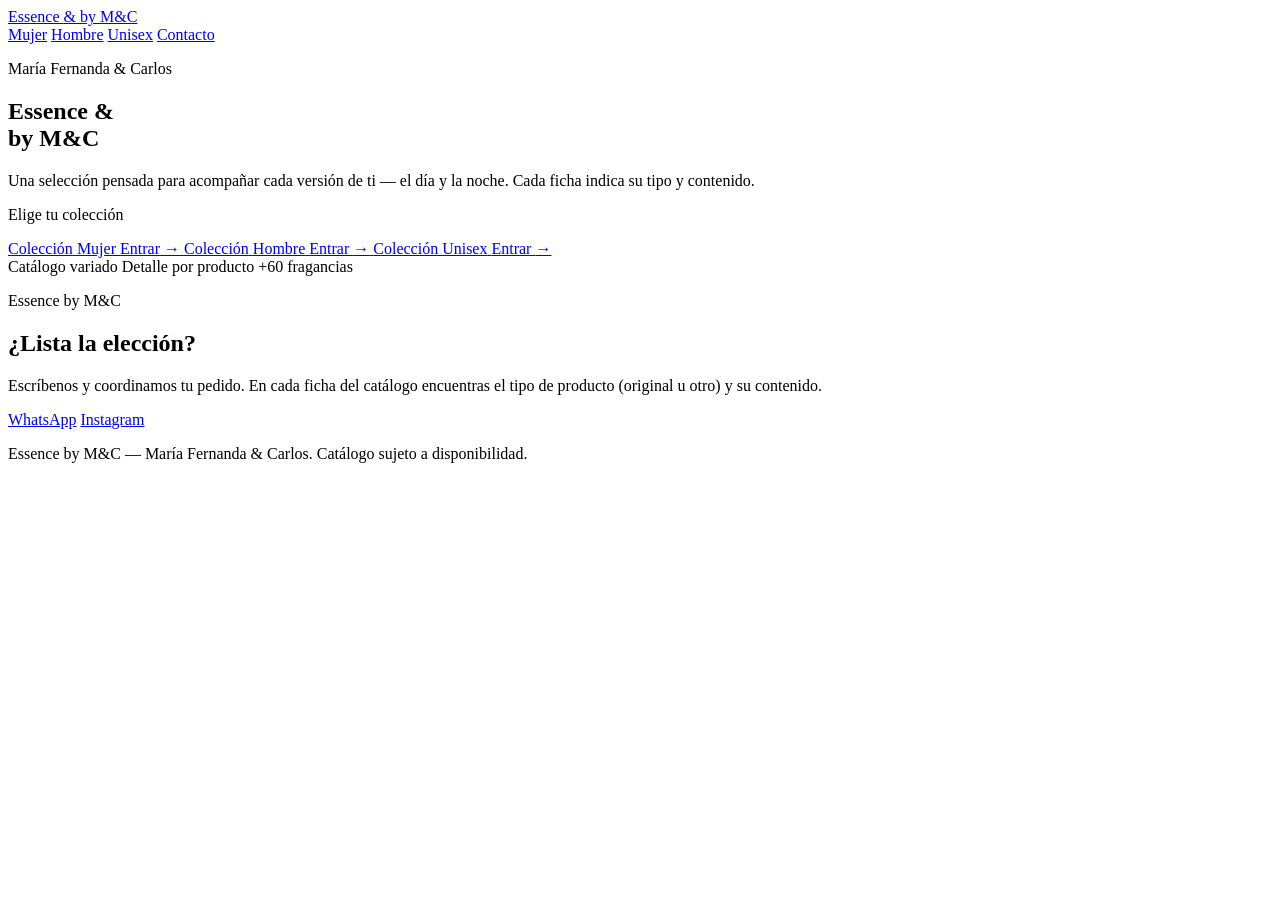
==== index.html @ 106f61c3 "Add files via upload" ====
<!DOCTYPE html>
<html lang="es">
<head>
<meta charset="UTF-8">
<meta name="viewport" content="width=device-width, initial-scale=1.0">
<title>Essence by M&amp;C — Perfumería de lujo</title>
<meta name="description" content="Perfumería de lujo: fragancias para mujer, hombre y unisex. Essence by M&amp;C.">
<link rel="preconnect" href="https://fonts.googleapis.com">
<link rel="preconnect" href="https://fonts.gstatic.com" crossorigin>
<link href="https://fonts.googleapis.com/css2?family=Cormorant:ital,wght@0,400;0,500;0,600;1,400&family=Jost:wght@300;400;500;600&display=swap" rel="stylesheet">
<link rel="stylesheet" href="css/styles.css">
</head>
<body class="theme-home">

<header class="nav">
  <a href="index.html" class="brand" aria-label="Essence by M&amp;C — inicio">Essence <span class="amp">&amp;</span> <span class="brand-mc">by M&amp;C</span></a>
  <nav class="nav-links" aria-label="Principal">
    <a href="mujer.html">Mujer</a>
    <a href="hombre.html">Hombre</a>
    <a href="unisex.html">Unisex</a>
    <a href="#contacto">Contacto</a>
  </nav>
</header>

<main>

  <!-- INTRODUCCIÓN -->
  <section class="hero">
    <div class="hero-inner">
      <p class="hero-eyebrow">María Fernanda &amp; Carlos</p>
      <h1 class="hero-title">Essence <span class="amp">&amp;</span><br>by M&amp;C</h1>
      <p class="hero-sub">Una selección pensada para acompañar cada versión de ti — el día y la noche. Cada ficha indica su tipo y contenido.</p>
    </div>

    <p class="doors-label">Elige tu colección</p>
    <div class="doors">
      <a class="door door-mujer" href="mujer.html">
        <span class="door-eyebrow">Colección</span>
        <span class="door-name">Mujer</span>
        <span class="door-meta" data-count="mujer"></span>
        <span class="door-go">Entrar <span aria-hidden="true">→</span></span>
      </a>
      <a class="door door-hombre" href="hombre.html">
        <span class="door-eyebrow">Colección</span>
        <span class="door-name">Hombre</span>
        <span class="door-meta" data-count="hombre"></span>
        <span class="door-go">Entrar <span aria-hidden="true">→</span></span>
      </a>
      <a class="door door-unisex" href="unisex.html">
        <span class="door-eyebrow">Colección</span>
        <span class="door-name">Unisex</span>
        <span class="door-meta" data-count="unisex"></span>
        <span class="door-go">Entrar <span aria-hidden="true">→</span></span>
      </a>
    </div>

    <div class="hero-badges">
      <span>Catálogo variado</span>
      <span>Detalle por producto</span>
      <span>+60 fragancias</span>
    </div>
  </section>

  <!-- CONTACTO -->
  <section id="contacto" class="contact">
    <div class="contact-inner">
      <p class="eyebrow">Essence by M&amp;C</p>
      <h2>¿Lista la elección?</h2>
      <p>Escríbenos y coordinamos tu pedido. En cada ficha del catálogo encuentras el tipo de producto (original u otro) y su contenido.</p>
      <div class="contact-links">
        <a href="https://wa.me/573011754725" target="_blank" rel="noopener" class="btn btn-gold">WhatsApp</a>
        <a href="https://instagram.com/essence_bymc" target="_blank" rel="noopener" class="btn btn-outline">Instagram</a>
      </div>
    </div>
  </section>

</main>

<footer class="footer">
  <p>Essence by M&amp;C — María Fernanda &amp; Carlos. Catálogo sujeto a disponibilidad.</p>
</footer>

<script src="js/data.js"></script>
<script src="js/script.js"></script>
</body>
</html>
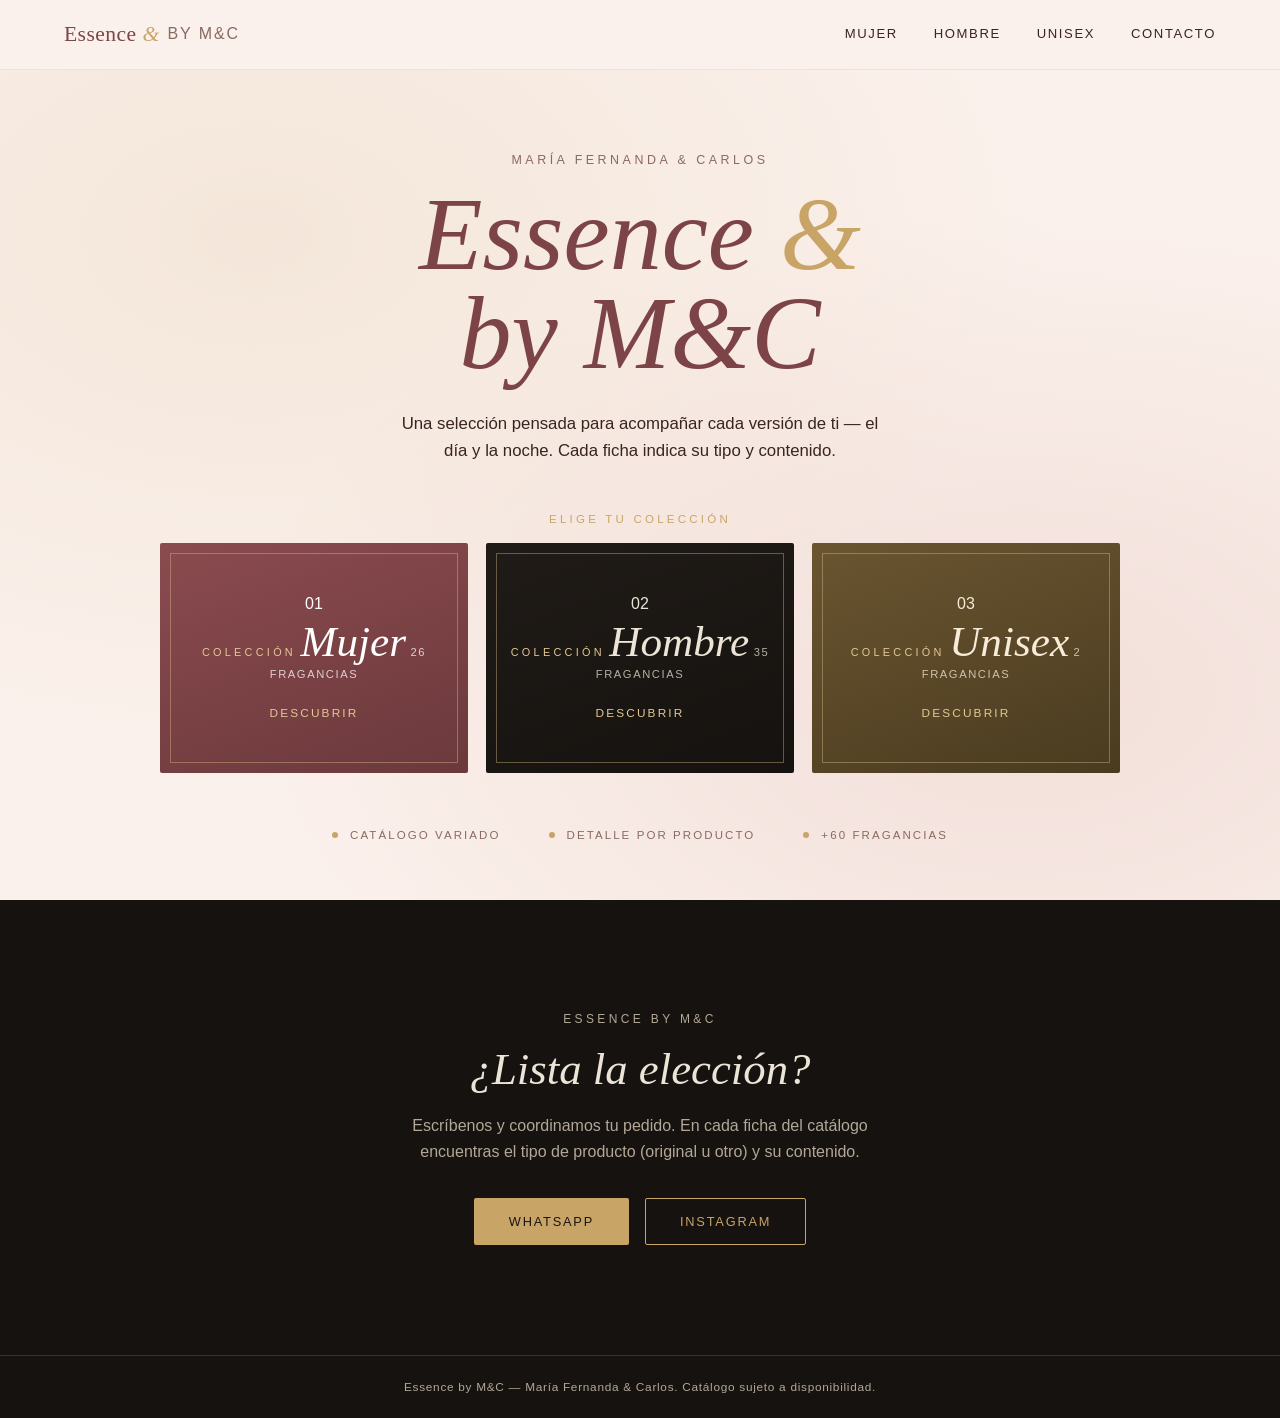
==== commit 4a2b460a: "Update index.html" ====
--- a/index.html
+++ b/index.html
@@ -28,29 +28,42 @@
   <section class="hero">
     <div class="hero-inner">
       <p class="hero-eyebrow">María Fernanda &amp; Carlos</p>
-      <h1 class="hero-title">Essence <span class="amp">&amp;</span><br>by M&amp;C</h1>
+      <div class="hero-title-wrap">
+        <!-- Franja animada: se llena sola con las fotos de data.js (o con nombres si aún no hay fotos) -->
+        <div class="strip" id="strip" aria-hidden="true"><div class="strip-track" id="stripTrack"></div></div>
+        <h1 class="hero-title">Essence <span class="amp">&amp;</span><br>by M&amp;C</h1>
+      </div>
       <p class="hero-sub">Una selección pensada para acompañar cada versión de ti — el día y la noche. Cada ficha indica su tipo y contenido.</p>
     </div>
 
     <p class="doors-label">Elige tu colección</p>
     <div class="doors">
       <a class="door door-mujer" href="mujer.html">
-        <span class="door-eyebrow">Colección</span>
-        <span class="door-name">Mujer</span>
-        <span class="door-meta" data-count="mujer"></span>
-        <span class="door-go">Entrar <span aria-hidden="true">→</span></span>
+        <span class="door-num" aria-hidden="true">01</span>
+        <span class="door-body">
+          <span class="door-eyebrow">Colección</span>
+          <span class="door-name">Mujer</span>
+          <span class="door-meta" data-count="mujer"></span>
+        </span>
+        <span class="door-go"><span>Descubrir</span><i class="door-line" aria-hidden="true"></i></span>
       </a>
       <a class="door door-hombre" href="hombre.html">
-        <span class="door-eyebrow">Colección</span>
-        <span class="door-name">Hombre</span>
-        <span class="door-meta" data-count="hombre"></span>
-        <span class="door-go">Entrar <span aria-hidden="true">→</span></span>
+        <span class="door-num" aria-hidden="true">02</span>
+        <span class="door-body">
+          <span class="door-eyebrow">Colección</span>
+          <span class="door-name">Hombre</span>
+          <span class="door-meta" data-count="hombre"></span>
+        </span>
+        <span class="door-go"><span>Descubrir</span><i class="door-line" aria-hidden="true"></i></span>
       </a>
       <a class="door door-unisex" href="unisex.html">
-        <span class="door-eyebrow">Colección</span>
-        <span class="door-name">Unisex</span>
-        <span class="door-meta" data-count="unisex"></span>
-        <span class="door-go">Entrar <span aria-hidden="true">→</span></span>
+        <span class="door-num" aria-hidden="true">03</span>
+        <span class="door-body">
+          <span class="door-eyebrow">Colección</span>
+          <span class="door-name">Unisex</span>
+          <span class="door-meta" data-count="unisex"></span>
+        </span>
+        <span class="door-go"><span>Descubrir</span><i class="door-line" aria-hidden="true"></i></span>
       </a>
     </div>
 
--- a/css/styles.css
+++ b/css/styles.css
@@ -0,0 +1,671 @@
+/* =========================================================
+   Essence by M&C
+   Tokens
+   Tres temas, uno por colección (se activan con una clase en <body>):
+     .theme-mujer   → blush #FBF1EC + rosa profundo #7D4448
+     .theme-hombre  → ónix #15120F + oro #C9A467
+     .theme-unisex  → arena #F4EDE1 + bronce #5C4A2A
+     .theme-home    → portada (usa la paleta blush)
+   El oro (#C9A467) es el hilo común entre las tres.
+   Tipografía — Display: 'Cormorant' · Cuerpo/UI: 'Jost'
+   ========================================================= */
+
+:root{
+  --gold: #c9a467;
+  --gold-soft: #e2c893;
+
+  --onyx-bg: #15120f;
+  --onyx-text: #ece4d6;
+  --onyx-muted: #b3a897;
+  --onyx-line: rgba(201,164,103,.22);
+
+  --font-display: 'Cormorant', serif;
+  --font-body: 'Jost', sans-serif;
+
+  --radius: 2px;
+  --transition: 260ms cubic-bezier(.4,0,.2,1);
+}
+
+/* ---------- Temas ---------- */
+.theme-home,
+.theme-mujer{
+  --bg: #fbf1ec;
+  --bg-2: #f5e2da;
+  --card: #ffffff;
+  --card-line: rgba(0,0,0,.06);
+  --text: #3a2422;
+  --muted: #8a6a63;
+  --accent: #7d4448;
+  --on-accent: #ffffff;
+  --line: rgba(0,0,0,.14);
+  --field-bg: rgba(255,255,255,.6);
+  --nav-bg: rgba(251,241,236,.86);
+  --tag-bg: #f5e2da;
+  --tag-fg: #7d4448;
+  --img-bg: #f5e2da;
+  --ml-bg: rgba(0,0,0,.05);
+  --shadow: rgba(125,68,72,.35);
+}
+
+.theme-hombre{
+  --bg: #1c1713;
+  --bg-2: #15120f;
+  --card: #201b17;
+  --card-line: rgba(201,164,103,.22);
+  --text: #ece4d6;
+  --muted: #b3a897;
+  --accent: #c9a467;
+  --on-accent: #1a1510;
+  --line: rgba(201,164,103,.22);
+  --field-bg: rgba(255,255,255,.04);
+  --nav-bg: rgba(21,18,15,.88);
+  --tag-bg: rgba(201,164,103,.1);
+  --tag-fg: #e2c893;
+  --img-bg: rgba(255,255,255,.03);
+  --ml-bg: rgba(255,255,255,.06);
+  --shadow: rgba(0,0,0,.6);
+}
+
+.theme-unisex{
+  --bg: #f4ede1;
+  --bg-2: #e9dec9;
+  --card: #fffdf8;
+  --card-line: rgba(92,74,42,.14);
+  --text: #2e2a22;
+  --muted: #7d7261;
+  --accent: #5c4a2a;
+  --on-accent: #ffffff;
+  --line: rgba(92,74,42,.24);
+  --field-bg: rgba(255,255,255,.6);
+  --nav-bg: rgba(244,237,225,.88);
+  --tag-bg: #e9dec9;
+  --tag-fg: #5c4a2a;
+  --img-bg: #e9dec9;
+  --ml-bg: rgba(92,74,42,.08);
+  --shadow: rgba(92,74,42,.35);
+}
+
+/* ---------- Base ---------- */
+*{ box-sizing: border-box; }
+html{ scroll-behavior: smooth; }
+body{
+  margin: 0;
+  font-family: var(--font-body);
+  background: var(--bg);
+  color: var(--text);
+  -webkit-font-smoothing: antialiased;
+  overflow-x: hidden;
+}
+
+a{ color: inherit; text-decoration: none; }
+h1,h2,h3{ font-family: var(--font-display); font-weight: 500; margin: 0; }
+p{ margin: 0; }
+button{ font-family: var(--font-body); cursor: pointer; }
+
+::selection{ background: var(--gold); color: #15120f; }
+
+:focus-visible{
+  outline: 2px solid var(--gold);
+  outline-offset: 3px;
+}
+
+@keyframes fadeUp{
+  from{ opacity: 0; transform: translateY(14px); }
+  to{ opacity: 1; transform: none; }
+}
+
+/* ---------- Nav ---------- */
+.nav{
+  position: sticky;
+  top: 0;
+  z-index: 50;
+  display: flex;
+  align-items: center;
+  justify-content: space-between;
+  padding: 22px clamp(20px, 5vw, 64px);
+  background: var(--nav-bg);
+  backdrop-filter: blur(10px);
+  -webkit-backdrop-filter: blur(10px);
+  border-bottom: 1px solid var(--card-line);
+}
+.brand{
+  font-family: var(--font-display);
+  font-size: 1.35rem;
+  letter-spacing: .02em;
+  color: var(--accent);
+}
+.brand .amp{ color: var(--gold); font-style: italic; }
+.brand-mc{
+  font-size: 1rem;
+  font-family: var(--font-body);
+  letter-spacing: .12em;
+  text-transform: uppercase;
+  vertical-align: 2px;
+  margin-left: 2px;
+  color: var(--muted);
+}
+.nav-links{ display: flex; gap: clamp(16px, 3vw, 36px); }
+.nav-links a{
+  font-size: .82rem;
+  letter-spacing: .12em;
+  text-transform: uppercase;
+  color: var(--text);
+  position: relative;
+  padding-bottom: 3px;
+}
+.nav-links a::after{
+  content: "";
+  position: absolute; left: 0; bottom: 0;
+  width: 0; height: 1px;
+  background: var(--gold);
+  transition: width var(--transition);
+}
+.nav-links a:hover::after,
+.nav-links a[aria-current="page"]::after{ width: 100%; }
+
+/* ---------- Botones ---------- */
+.btn{
+  display: inline-block;
+  padding: 15px 34px;
+  font-size: .8rem;
+  letter-spacing: .14em;
+  text-transform: uppercase;
+  border-radius: var(--radius);
+  border: 1px solid transparent;
+  transition: transform var(--transition), background var(--transition), color var(--transition), border-color var(--transition);
+}
+.btn:hover{ transform: translateY(-2px); }
+.btn-gold{ background: var(--gold); color: #1a1510; }
+.btn-gold:hover{ background: var(--gold-soft); }
+.btn-outline{ border-color: var(--gold); color: var(--gold); }
+.btn-outline:hover{ background: var(--gold); color: #1a1510; }
+
+/* =========================================================
+   PORTADA
+   ========================================================= */
+.hero{
+  position: relative;
+  min-height: calc(100vh - 70px);
+  display: flex;
+  flex-direction: column;
+  align-items: center;
+  justify-content: center;
+  text-align: center;
+  padding: 64px 24px 40px;
+  background:
+    radial-gradient(ellipse at 20% 20%, rgba(201,164,103,.14), transparent 55%),
+    radial-gradient(ellipse at 80% 75%, rgba(201,138,130,.18), transparent 55%),
+    var(--bg);
+}
+.hero-inner{ animation: fadeUp .8s ease both; }
+.hero-eyebrow{
+  font-size: .78rem;
+  letter-spacing: .28em;
+  text-transform: uppercase;
+  color: var(--muted);
+  margin-bottom: 18px;
+}
+.hero-title{
+  font-size: clamp(3rem, 9vw, 6.5rem);
+  line-height: .95;
+  color: var(--accent);
+  font-style: italic;
+}
+.hero-title .amp{ color: var(--gold); }
+.hero-sub{
+  max-width: 480px;
+  margin: 28px auto 0;
+  font-size: 1.05rem;
+  line-height: 1.6;
+  font-weight: 300;
+}
+
+/* Las tres puertas: cada una lleva a su propia página */
+.doors-label{
+  margin-top: 48px;
+  font-size: .72rem;
+  letter-spacing: .28em;
+  text-transform: uppercase;
+  color: var(--gold);
+  animation: fadeUp .8s .15s ease both;
+}
+.doors{
+  margin: 18px auto 0;
+  width: 100%;
+  max-width: 960px;
+  display: grid;
+  grid-template-columns: repeat(3, 1fr);
+  gap: 18px;
+}
+.door{
+  position: relative;
+  display: flex;
+  flex-direction: column;
+  align-items: center;
+  justify-content: center;
+  gap: 6px;
+  min-height: 230px;
+  padding: 32px 20px;
+  border-radius: var(--radius);
+  text-align: center;
+  overflow: hidden;
+  animation: fadeUp .8s ease both;
+  transition: transform var(--transition), box-shadow var(--transition);
+}
+.door:nth-child(1){ animation-delay: .22s; }
+.door:nth-child(2){ animation-delay: .32s; }
+.door:nth-child(3){ animation-delay: .42s; }
+.door::before{
+  content: "";
+  position: absolute;
+  inset: 10px;
+  border: 1px solid rgba(226,200,147,.38);
+  pointer-events: none;
+  transition: inset var(--transition), border-color var(--transition);
+}
+.door:hover{
+  transform: translateY(-5px);
+  box-shadow: 0 24px 44px -24px rgba(0,0,0,.55);
+}
+.door:hover::before{ inset: 6px; border-color: var(--gold); }
+
+.door-mujer{  background: linear-gradient(160deg, #8b4b4f, #6b393c); color: #fff; }
+.door-hombre{ background: linear-gradient(160deg, #201b17, #15120f); color: var(--onyx-text); }
+.door-unisex{ background: linear-gradient(160deg, #6a5530, #4a3b20); color: #f6ecd8; }
+
+.door-eyebrow{
+  font-size: .68rem;
+  letter-spacing: .3em;
+  text-transform: uppercase;
+  color: var(--gold-soft);
+}
+.door-name{
+  font-family: var(--font-display);
+  font-style: italic;
+  font-size: 2.7rem;
+  line-height: 1.05;
+}
+.door-meta{
+  font-size: .7rem;
+  letter-spacing: .14em;
+  text-transform: uppercase;
+  opacity: .75;
+  min-height: 1em;
+}
+.door-go{
+  margin-top: 18px;
+  font-size: .74rem;
+  letter-spacing: .18em;
+  text-transform: uppercase;
+  color: var(--gold-soft);
+}
+.door-go span{ display: inline-block; transition: transform var(--transition); }
+.door:hover .door-go span{ transform: translateX(6px); }
+
+.hero-badges{
+  margin-top: 56px;
+  display: flex;
+  gap: clamp(20px, 5vw, 48px);
+  flex-wrap: wrap;
+  justify-content: center;
+  font-size: .72rem;
+  letter-spacing: .18em;
+  text-transform: uppercase;
+  color: var(--muted);
+}
+.hero-badges span{ position: relative; padding-left: 18px; }
+.hero-badges span::before{
+  content: "";
+  position: absolute; left: 0; top: 50%;
+  transform: translateY(-50%);
+  width: 6px; height: 6px;
+  border-radius: 50%;
+  background: var(--gold);
+}
+
+/* =========================================================
+   PÁGINAS DE COLECCIÓN
+   ========================================================= */
+.collection{
+  padding: 72px clamp(20px, 5vw, 64px) 90px;
+  background: linear-gradient(180deg, var(--bg) 0%, var(--bg-2) 100%);
+}
+.collection-head{
+  max-width: 640px;
+  margin: 0 auto 48px;
+  text-align: center;
+  animation: fadeUp .7s ease both;
+}
+.eyebrow{
+  font-size: .75rem;
+  letter-spacing: .28em;
+  text-transform: uppercase;
+  color: var(--gold);
+  margin-bottom: 10px;
+}
+.collection-head h1{
+  font-size: clamp(2.4rem, 6vw, 3.6rem);
+  font-style: italic;
+  color: var(--accent);
+}
+.collection-desc{
+  margin-top: 14px;
+  font-weight: 300;
+  font-size: 1rem;
+  color: var(--muted);
+}
+
+/* ---------- Filtros ---------- */
+.filters{
+  max-width: 920px;
+  margin: 0 auto 48px;
+  display: flex;
+  flex-direction: column;
+  gap: 16px;
+}
+.search{
+  width: 100%;
+  padding: 14px 18px;
+  font-family: var(--font-body);
+  font-size: .95rem;
+  border: 1px solid var(--line);
+  background: var(--field-bg);
+  border-radius: var(--radius);
+  color: var(--text);
+  transition: border-color var(--transition);
+}
+.search:focus{ border-color: var(--gold); outline: none; }
+.search::placeholder{ color: inherit; opacity: .5; }
+
+.filter-row{
+  display: flex;
+  gap: 14px;
+  flex-wrap: wrap;
+  align-items: center;
+  justify-content: space-between;
+}
+.filter-select{
+  padding: 10px 16px;
+  font-family: var(--font-body);
+  font-size: .82rem;
+  letter-spacing: .04em;
+  border: 1px solid var(--line);
+  background: var(--field-bg);
+  border-radius: var(--radius);
+  color: var(--text);
+}
+.filter-select option{ color: #000; background: #fff; }
+
+.chip-group{ display: flex; gap: 8px; flex-wrap: wrap; }
+.chip{
+  padding: 9px 18px;
+  font-size: .74rem;
+  letter-spacing: .1em;
+  text-transform: uppercase;
+  border-radius: 999px;
+  border: 1px solid var(--line);
+  background: transparent;
+  color: inherit;
+  transition: background var(--transition), color var(--transition), border-color var(--transition);
+}
+.chip:hover{ border-color: var(--gold); }
+.chip.active{
+  background: var(--accent);
+  border-color: var(--accent);
+  color: var(--on-accent);
+}
+.notas-group{ padding-top: 14px; border-top: 1px dashed var(--line); }
+.notas-group .chip{ font-size: .7rem; padding: 7px 14px; opacity: .9; }
+
+/* ---------- Grid & tarjetas ---------- */
+.grid{
+  max-width: 1200px;
+  margin: 0 auto;
+  display: grid;
+  grid-template-columns: repeat(auto-fill, minmax(260px, 1fr));
+  gap: 22px;
+}
+.card{
+  position: relative;
+  background: var(--card);
+  border-radius: var(--radius);
+  padding: 28px 24px 24px;
+  border: 1px solid var(--card-line);
+  transition: transform var(--transition), box-shadow var(--transition), border-color var(--transition);
+}
+.card:hover{
+  transform: translateY(-4px);
+  border-color: var(--gold);
+  box-shadow: 0 18px 40px -22px var(--shadow);
+}
+
+.card-img{
+  width: 100%;
+  aspect-ratio: 4 / 5;
+  border-radius: var(--radius);
+  overflow: hidden;
+  margin-bottom: 18px;
+  background: var(--img-bg);
+}
+.card-img img{
+  width: 100%;
+  height: 100%;
+  object-fit: cover;
+  display: block;
+  transition: transform 420ms cubic-bezier(.4,0,.2,1);
+}
+.card:hover .card-img img{ transform: scale(1.045); }
+
+.card-img-placeholder{
+  display: flex;
+  flex-direction: column;
+  align-items: center;
+  justify-content: center;
+  gap: 8px;
+  border: 1px dashed var(--line);
+  color: var(--muted);
+}
+.placeholder-icon{ font-size: 1.3rem; color: var(--gold); }
+.placeholder-text{
+  font-size: .68rem;
+  letter-spacing: .1em;
+  text-transform: uppercase;
+}
+
+.card-top{
+  display: flex;
+  align-items: flex-start;
+  justify-content: space-between;
+  gap: 12px;
+  margin-bottom: 14px;
+}
+.card-marca{
+  font-size: .68rem;
+  letter-spacing: .16em;
+  text-transform: uppercase;
+  color: var(--muted);
+}
+
+.momento-badge{
+  flex-shrink: 0;
+  font-size: .64rem;
+  letter-spacing: .1em;
+  text-transform: uppercase;
+  padding: 4px 10px;
+  border-radius: 999px;
+  border: 1px solid var(--gold);
+  color: var(--gold);
+  white-space: nowrap;
+}
+.momento-badge.noche{
+  background: var(--accent);
+  border-color: var(--accent);
+  color: var(--on-accent);
+}
+
+.card-nombre{
+  font-size: 1.35rem;
+  font-style: italic;
+  margin-bottom: 14px;
+  line-height: 1.2;
+}
+
+.card-meta{
+  display: flex;
+  gap: 8px;
+  flex-wrap: wrap;
+  margin-bottom: 12px;
+}
+.ml-badge{
+  font-size: .64rem;
+  letter-spacing: .06em;
+  padding: 4px 10px;
+  border-radius: 999px;
+  background: var(--ml-bg);
+  color: var(--muted);
+}
+
+.card-notas{ display: flex; gap: 6px; flex-wrap: wrap; }
+.nota-tag{
+  font-size: .66rem;
+  letter-spacing: .05em;
+  padding: 4px 10px;
+  border-radius: 999px;
+  background: var(--tag-bg);
+  color: var(--tag-fg);
+}
+
+/* Precio: siempre al fondo de la tarjeta, aunque las tarjetas tengan alturas distintas */
+.card{ display: flex; flex-direction: column; }
+.card-precio{
+  margin-top: auto;
+  padding-top: 16px;
+  display: flex;
+  align-items: baseline;
+  justify-content: space-between;
+  gap: 12px;
+}
+.card-notas{ margin-bottom: 18px; }
+.card-precio{ border-top: 1px solid var(--card-line); }
+.precio-label{
+  font-size: .62rem;
+  letter-spacing: .18em;
+  text-transform: uppercase;
+  color: var(--muted);
+}
+.precio-valor{
+  font-family: var(--font-display);
+  font-size: 1.5rem;
+  font-weight: 500;
+  color: var(--accent);
+}
+.sin-precio .precio-valor{
+  font-family: var(--font-body);
+  font-size: .78rem;
+  letter-spacing: .08em;
+  text-transform: uppercase;
+  font-weight: 400;
+  color: var(--muted);
+}
+
+.card.destacado::before{
+  content: "Favorito";
+  position: absolute;
+  top: 14px; right: 14px;
+  font-size: .6rem;
+  letter-spacing: .1em;
+  text-transform: uppercase;
+  color: var(--gold);
+}
+
+.empty-state{
+  text-align: center;
+  padding: 40px 0;
+  color: var(--muted);
+  font-style: italic;
+  font-family: var(--font-display);
+  font-size: 1.15rem;
+}
+
+/* Enlaces a las otras colecciones */
+.explore{
+  max-width: 1200px;
+  margin: 64px auto 0;
+  padding-top: 36px;
+  border-top: 1px solid var(--line);
+  text-align: center;
+}
+.explore p{
+  font-size: .72rem;
+  letter-spacing: .28em;
+  text-transform: uppercase;
+  color: var(--muted);
+  margin-bottom: 18px;
+}
+.explore-links{ display: flex; gap: 12px; justify-content: center; flex-wrap: wrap; }
+.pill{
+  padding: 11px 26px;
+  font-size: .76rem;
+  letter-spacing: .14em;
+  text-transform: uppercase;
+  border-radius: 999px;
+  border: 1px solid var(--line);
+  transition: border-color var(--transition), background var(--transition), color var(--transition);
+}
+.pill:hover{ border-color: var(--gold); background: var(--accent); color: var(--on-accent); }
+
+/* ---------- Contacto ---------- */
+.contact{
+  background: var(--onyx-bg);
+  color: var(--onyx-text);
+  padding: 110px 24px;
+  text-align: center;
+}
+.contact-inner{ max-width: 480px; margin: 0 auto; }
+.contact h2{ font-size: clamp(2rem, 5vw, 2.8rem); font-style: italic; margin: 14px 0 18px; }
+.contact p{ color: var(--onyx-muted); font-weight: 300; line-height: 1.6; }
+.contact-links{
+  margin-top: 34px;
+  display: flex;
+  gap: 16px;
+  justify-content: center;
+  flex-wrap: wrap;
+}
+
+/* ---------- Footer ---------- */
+.footer{
+  background: var(--onyx-bg);
+  color: var(--onyx-muted);
+  text-align: center;
+  font-size: .74rem;
+  letter-spacing: .06em;
+  padding: 24px;
+  border-top: 1px solid var(--onyx-line);
+}
+
+/* ---------- Responsive ---------- */
+@media (max-width: 760px){
+  .doors{ grid-template-columns: 1fr; max-width: 420px; }
+  .door{ min-height: 150px; padding: 24px 16px; }
+  .door-name{ font-size: 2.2rem; }
+  .door-go{ margin-top: 10px; }
+}
+@media (max-width: 640px){
+  .nav{ flex-direction: column; gap: 10px; padding: 14px 18px; }
+  .nav-links{ gap: 18px; }
+  .nav-links a{ font-size: .72rem; }
+  .hero{ min-height: auto; padding: 48px 18px 40px; }
+  .collection{ padding-top: 48px; }
+  .filter-row{ flex-direction: column; align-items: stretch; }
+  .filter-select{ width: 100%; }
+}
+
+/* ---------- Movimiento reducido ---------- */
+@media (prefers-reduced-motion: reduce){
+  html{ scroll-behavior: auto; }
+  *, *::before, *::after{
+    transition-duration: .01ms !important;
+    animation-duration: .01ms !important;
+    animation-delay: 0s !important;
+  }
+}
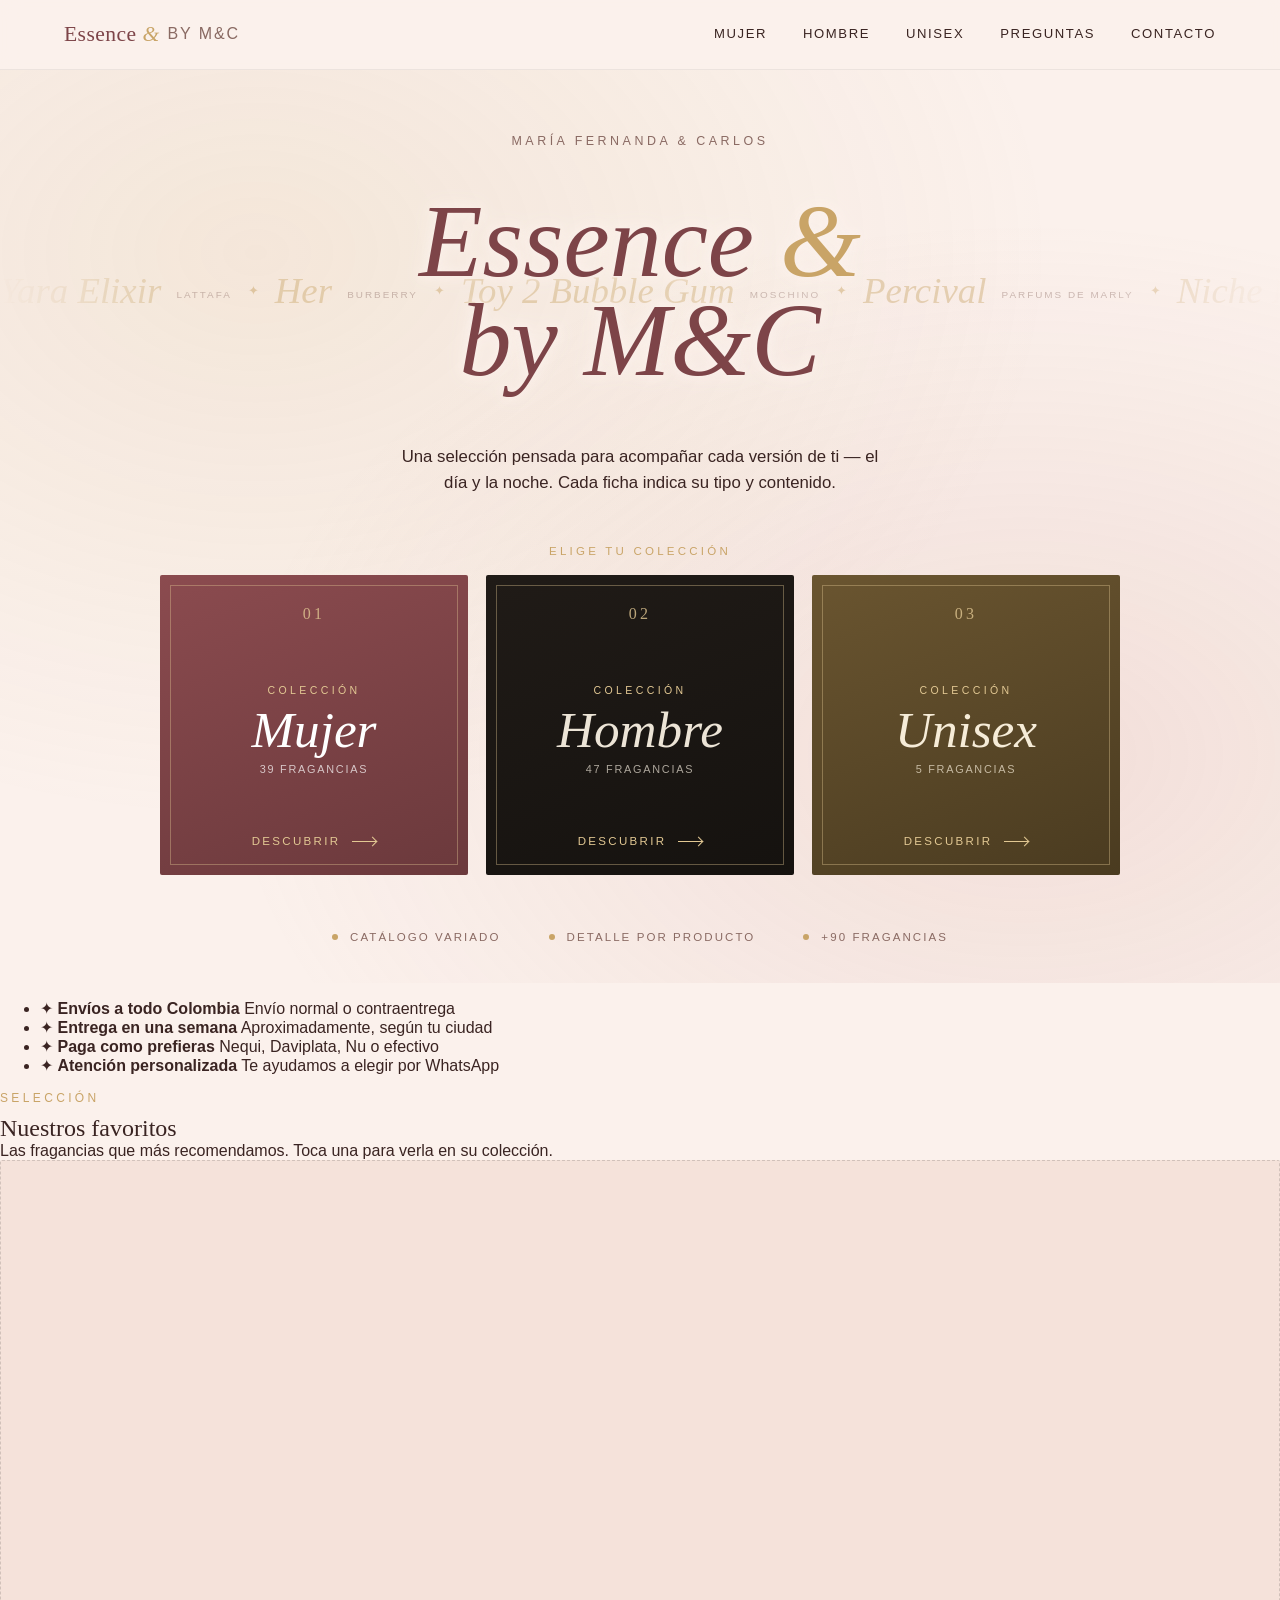
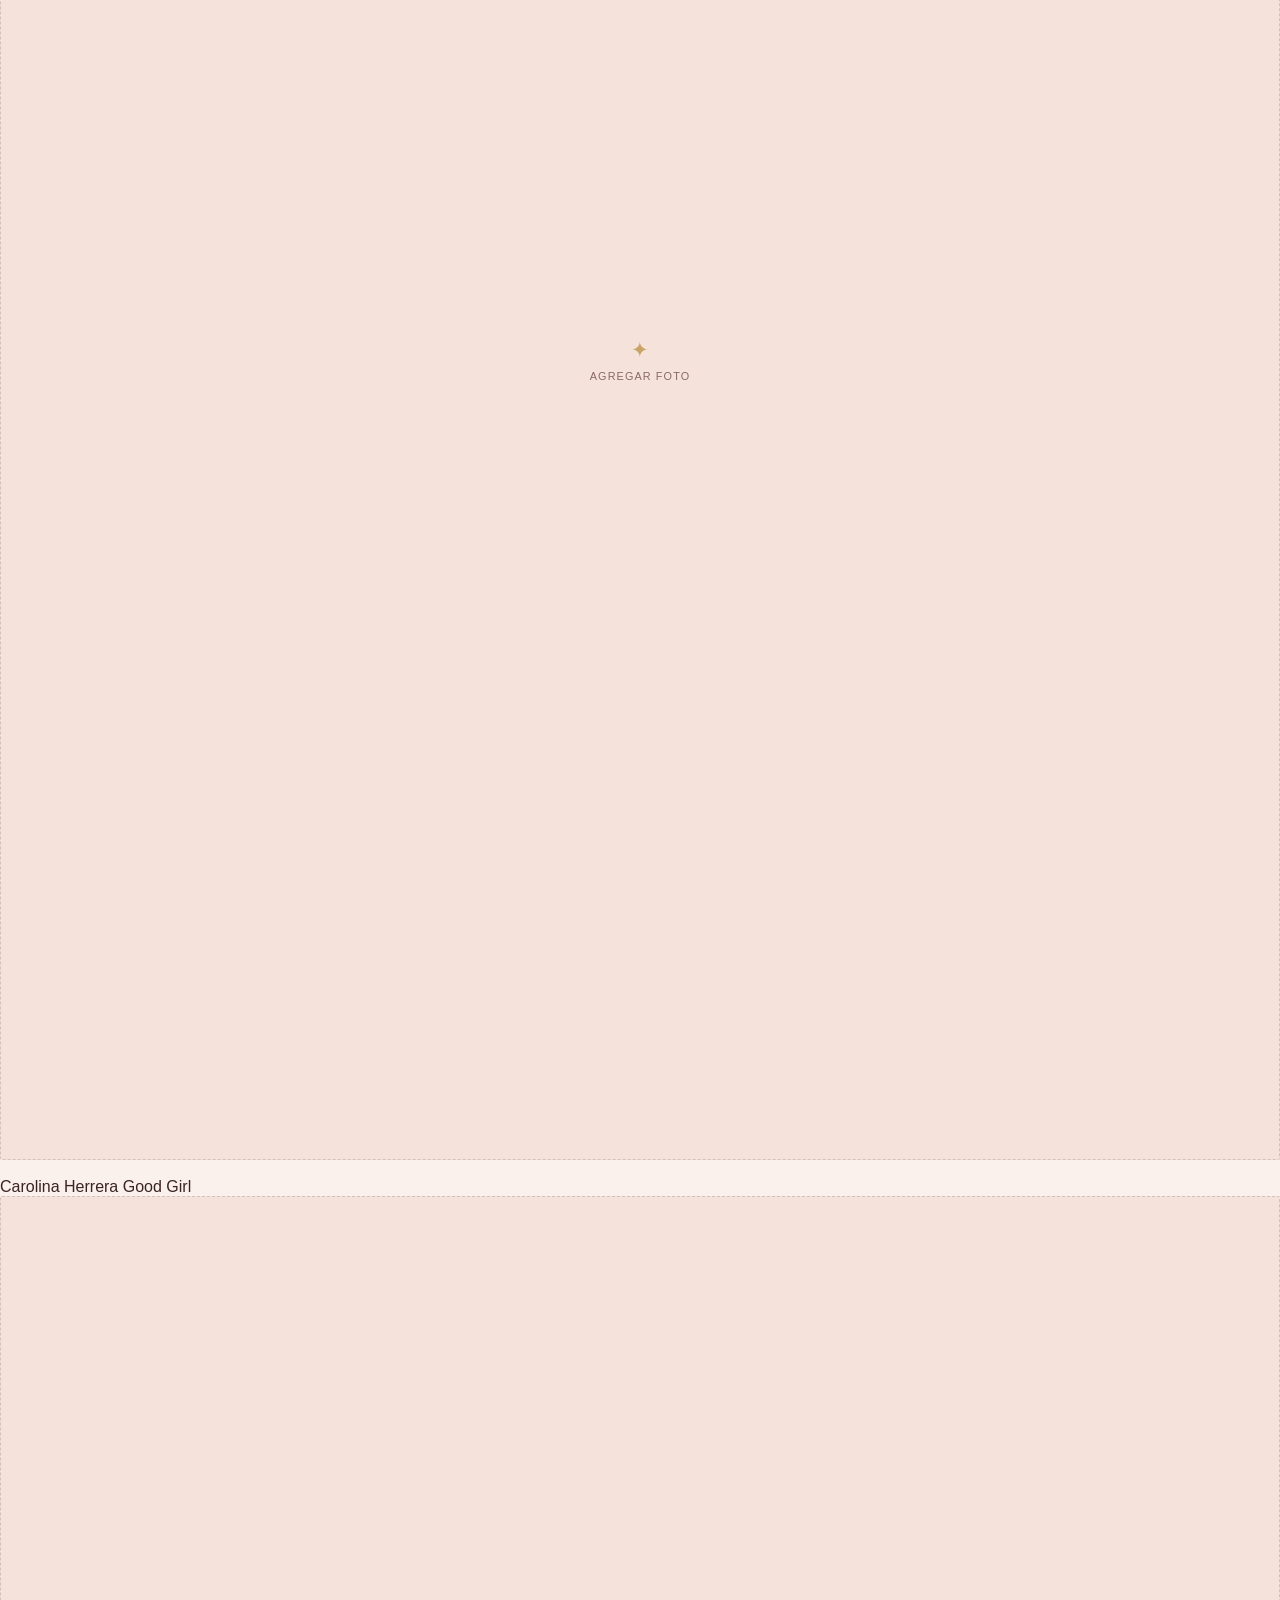
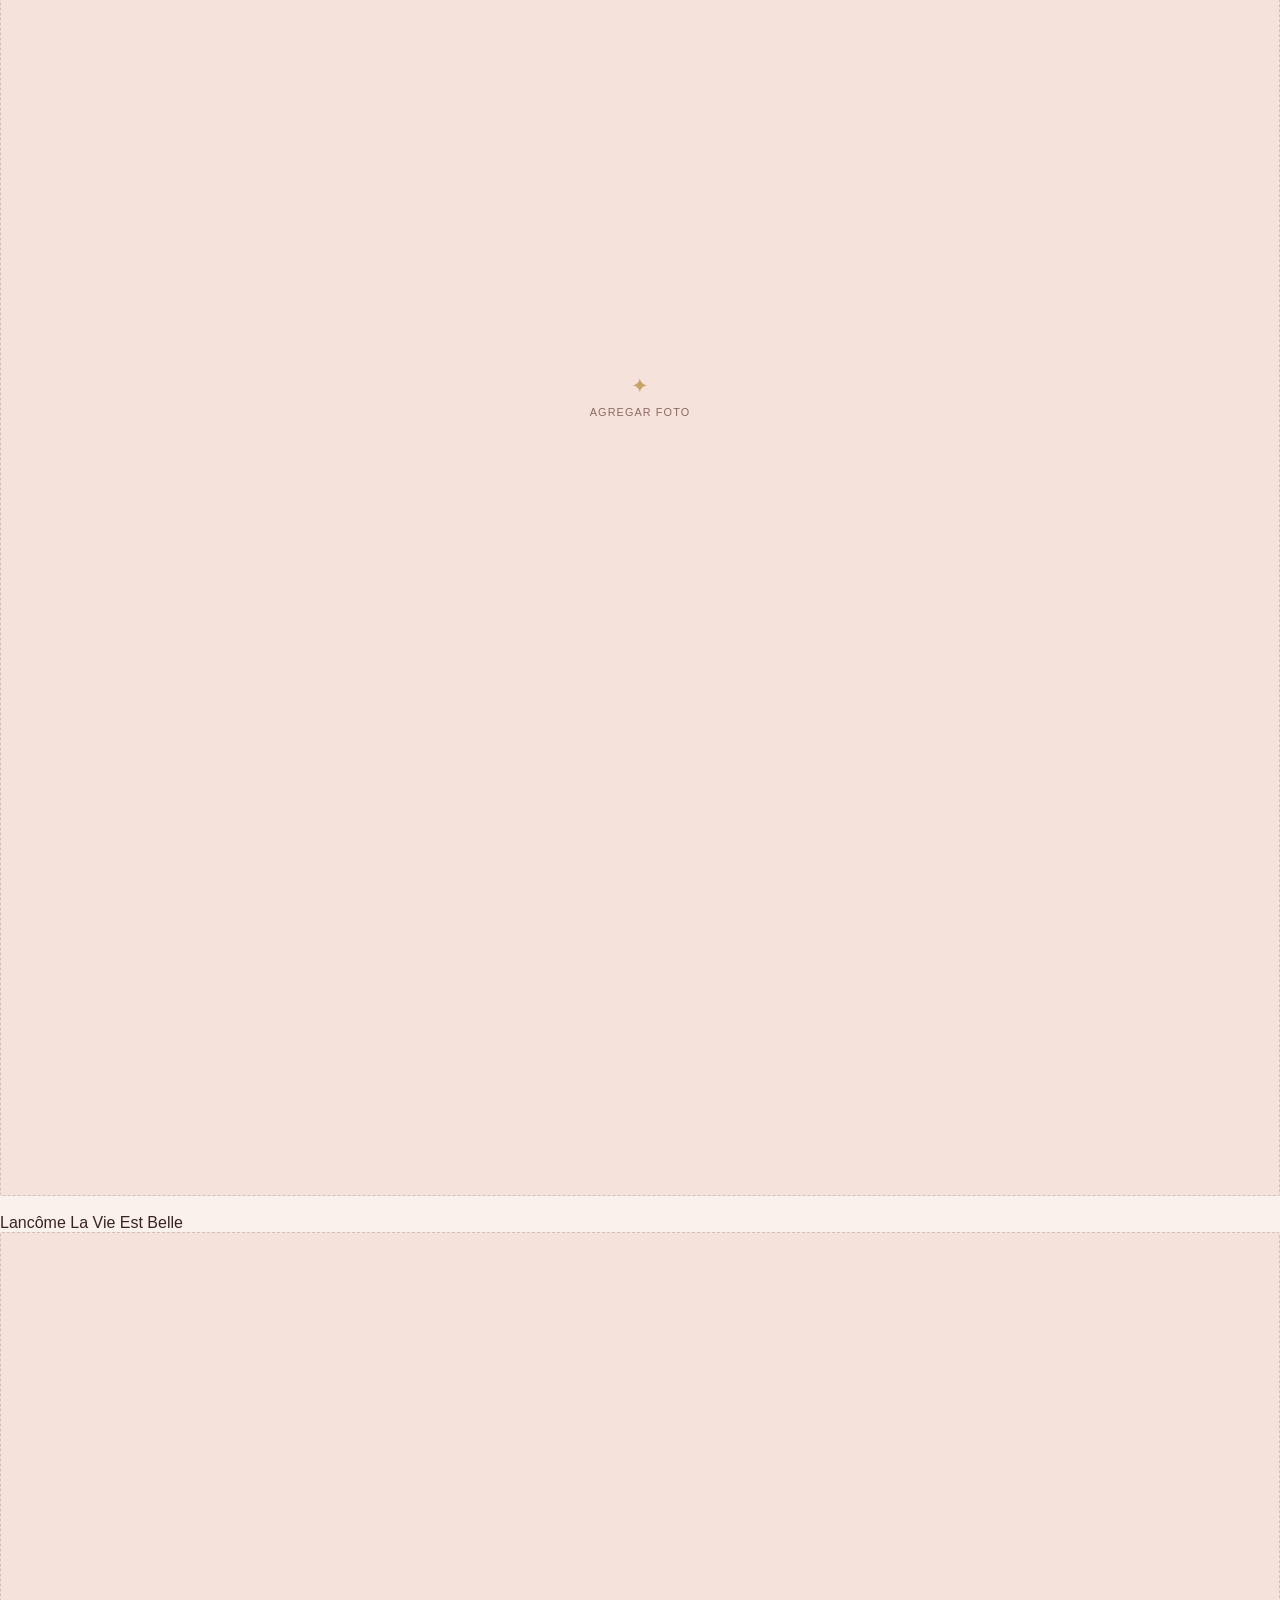
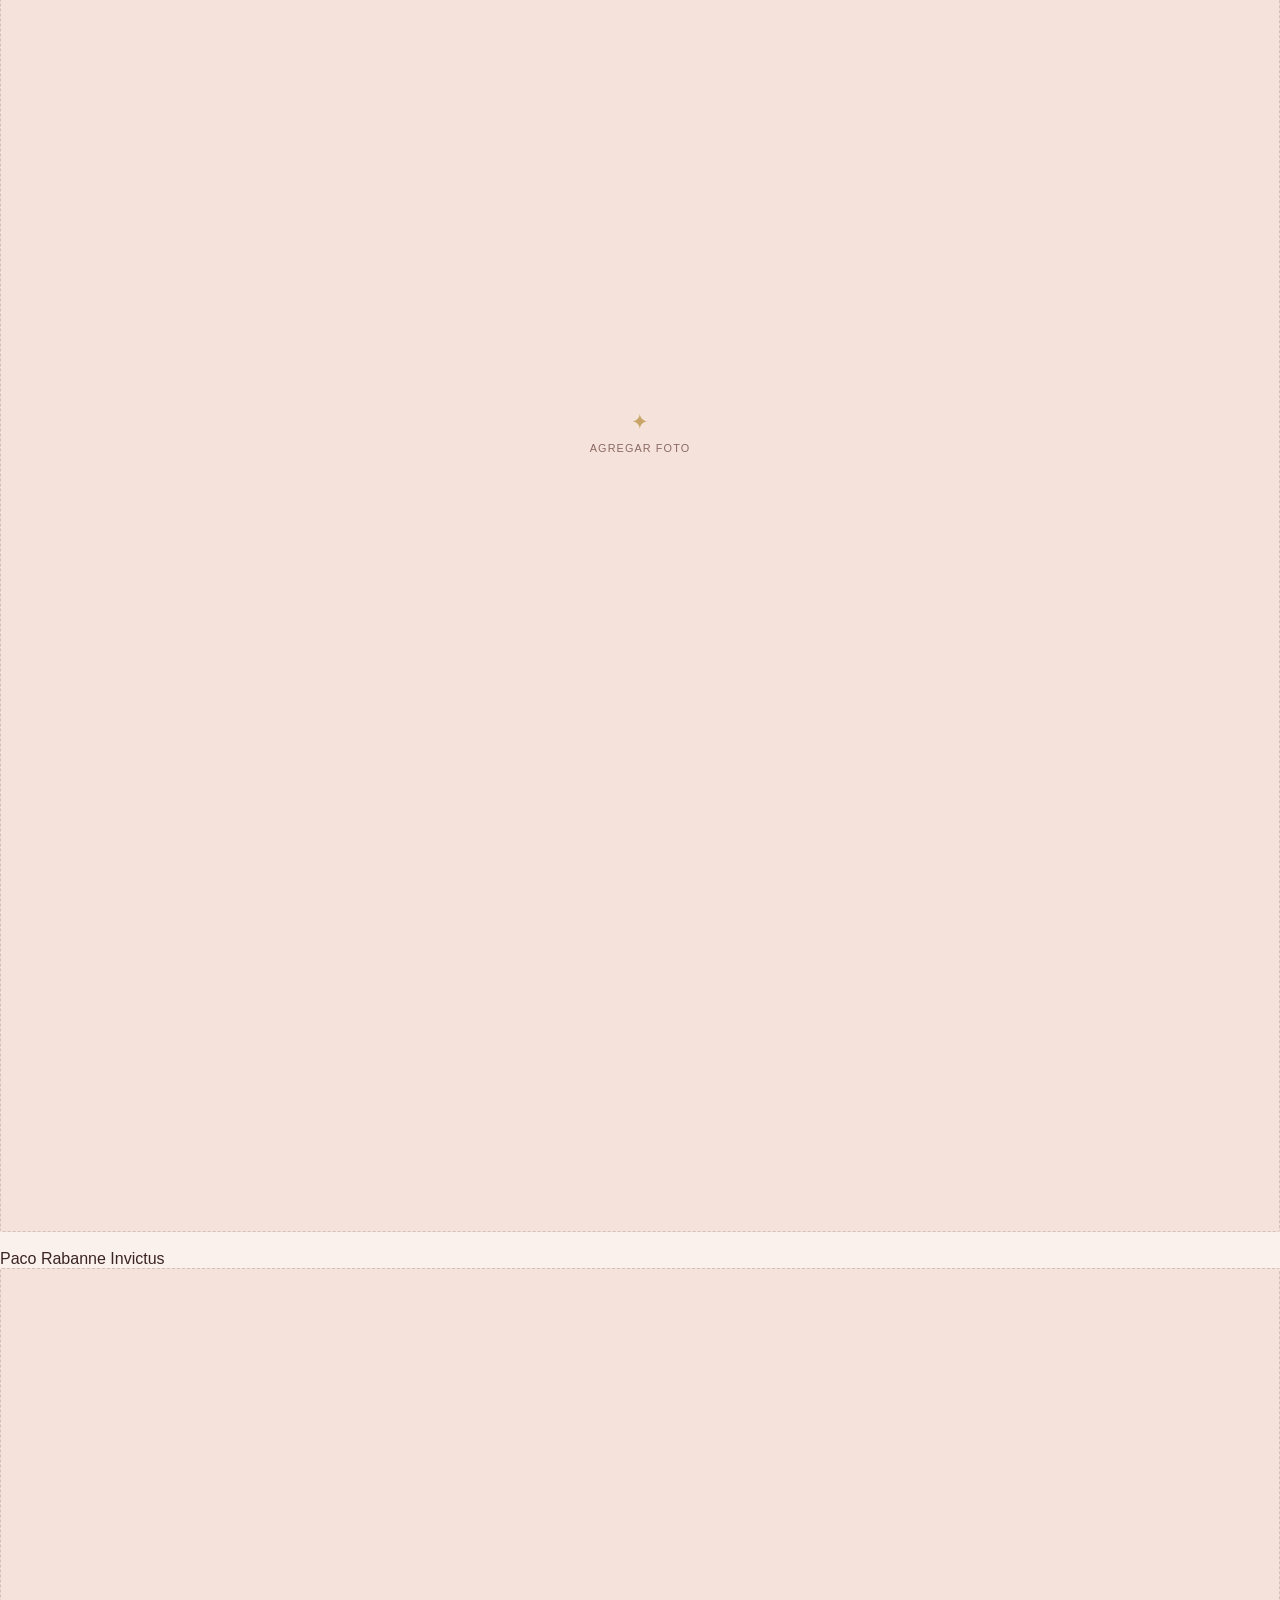
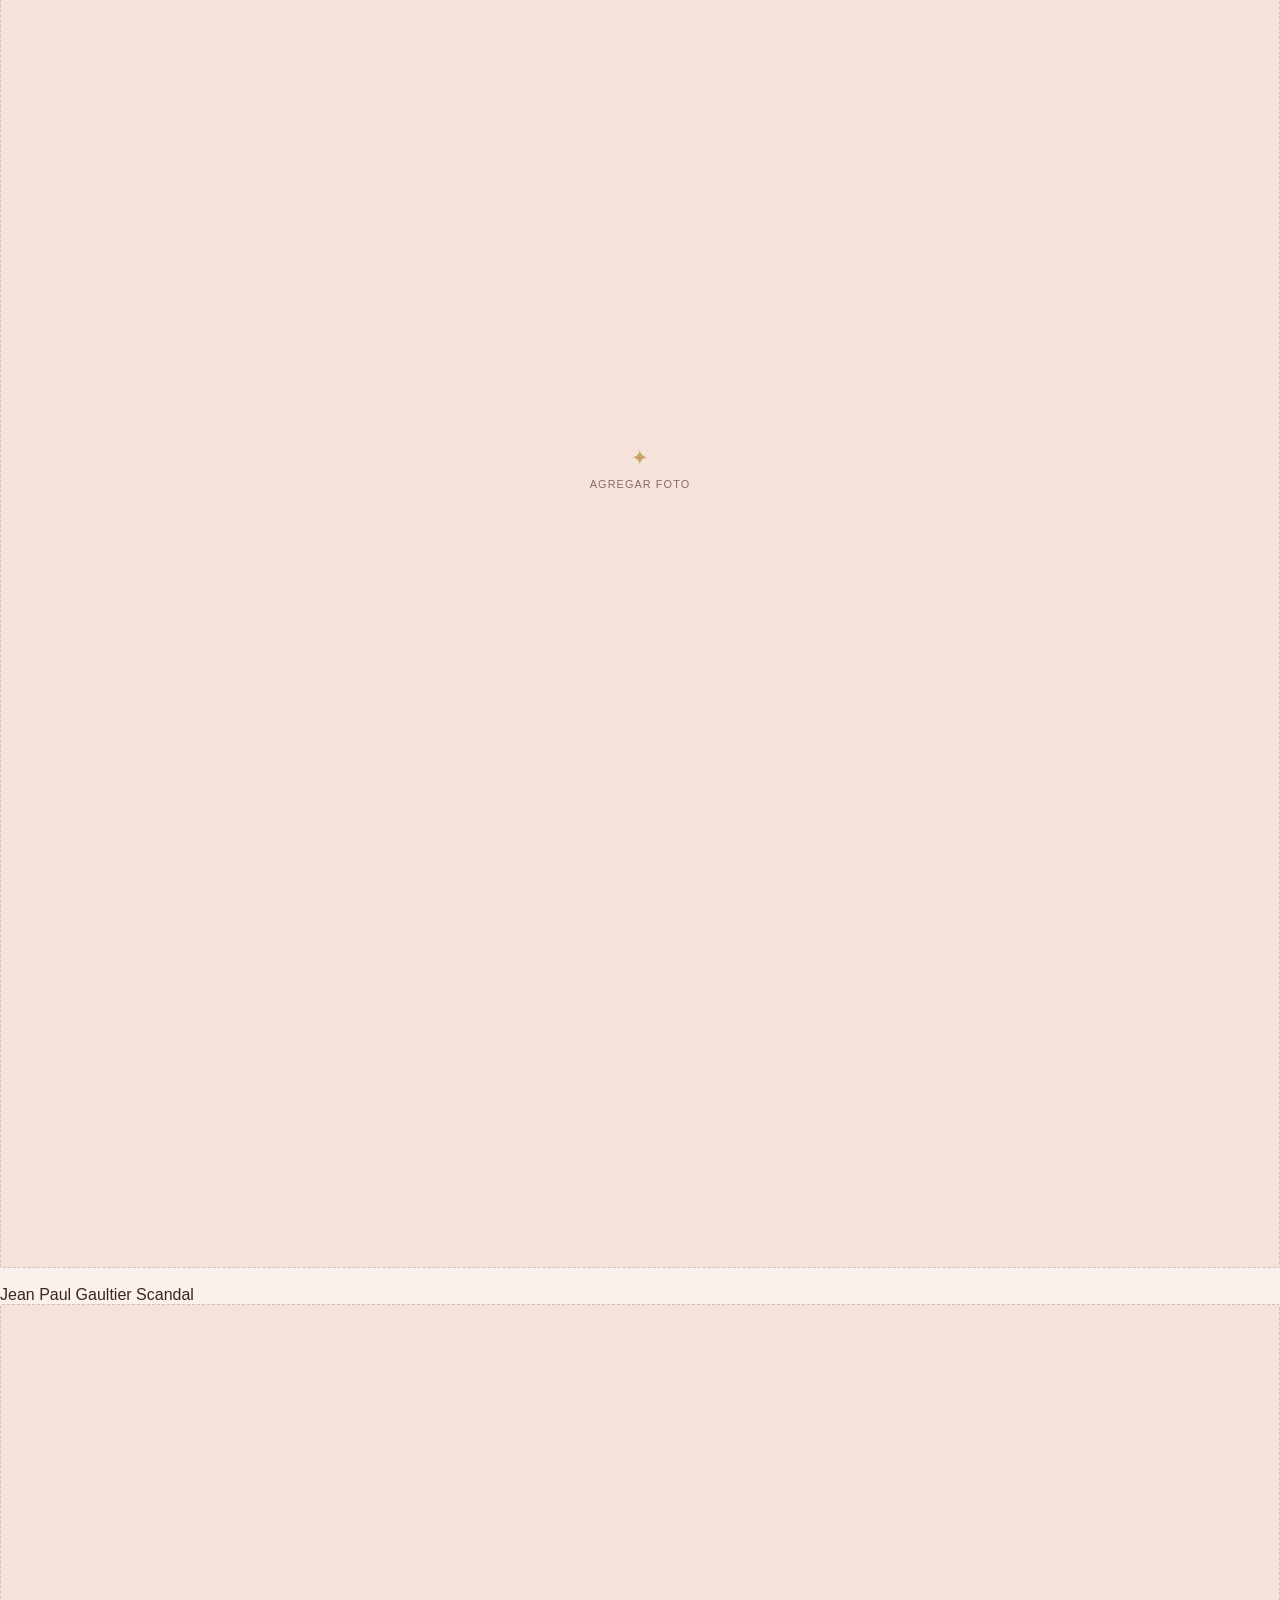
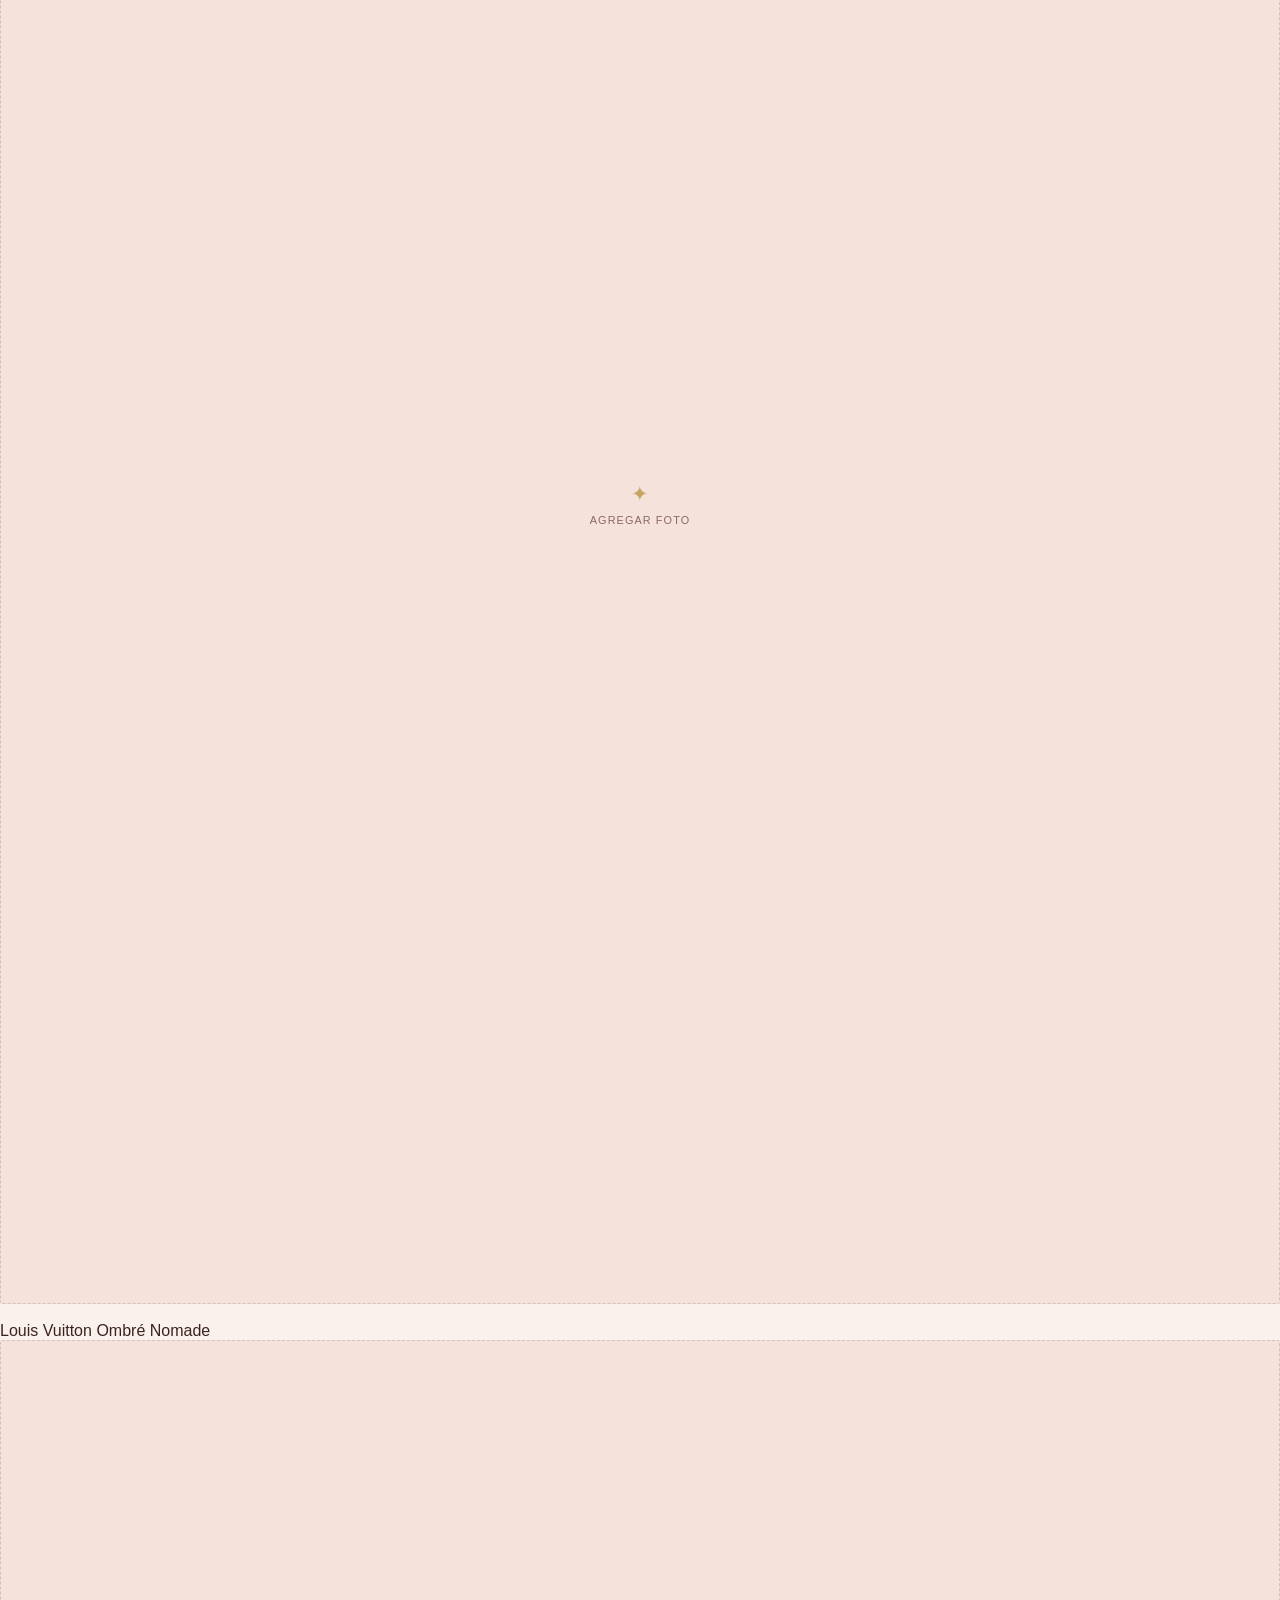
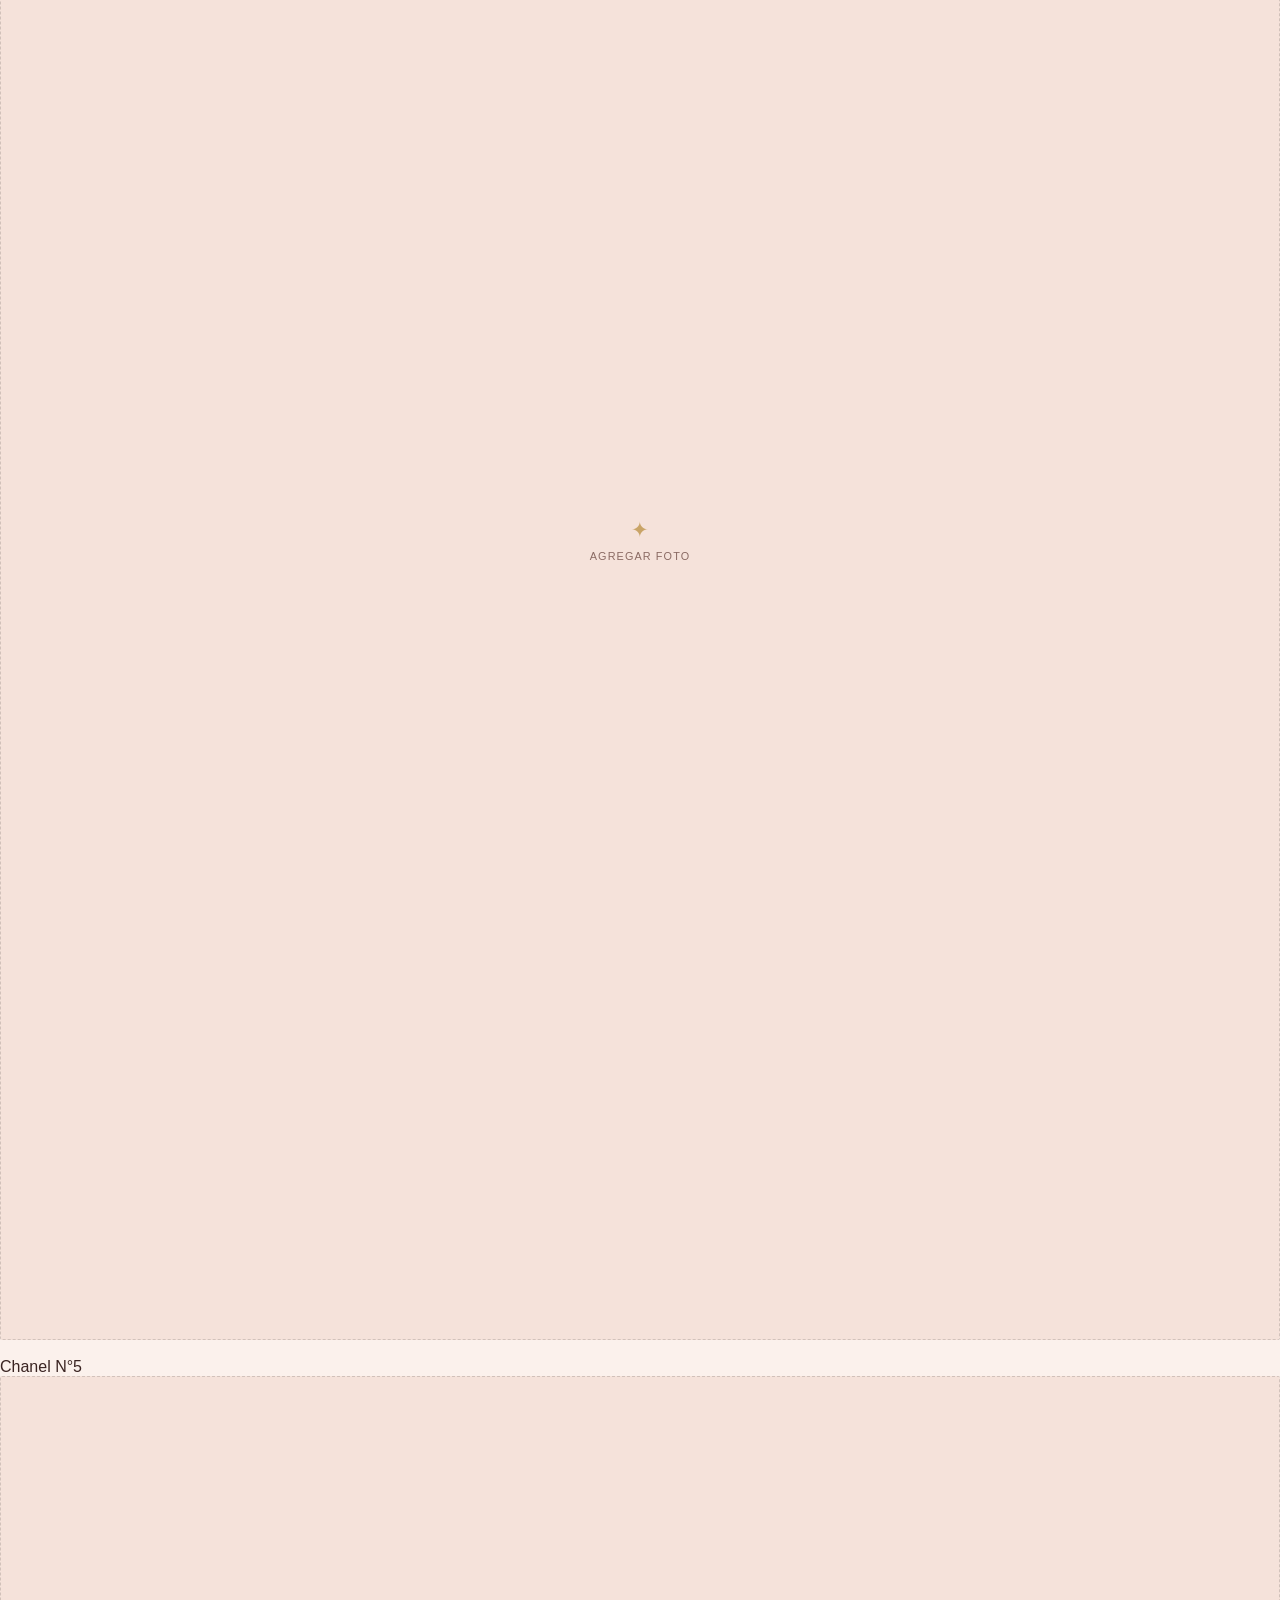
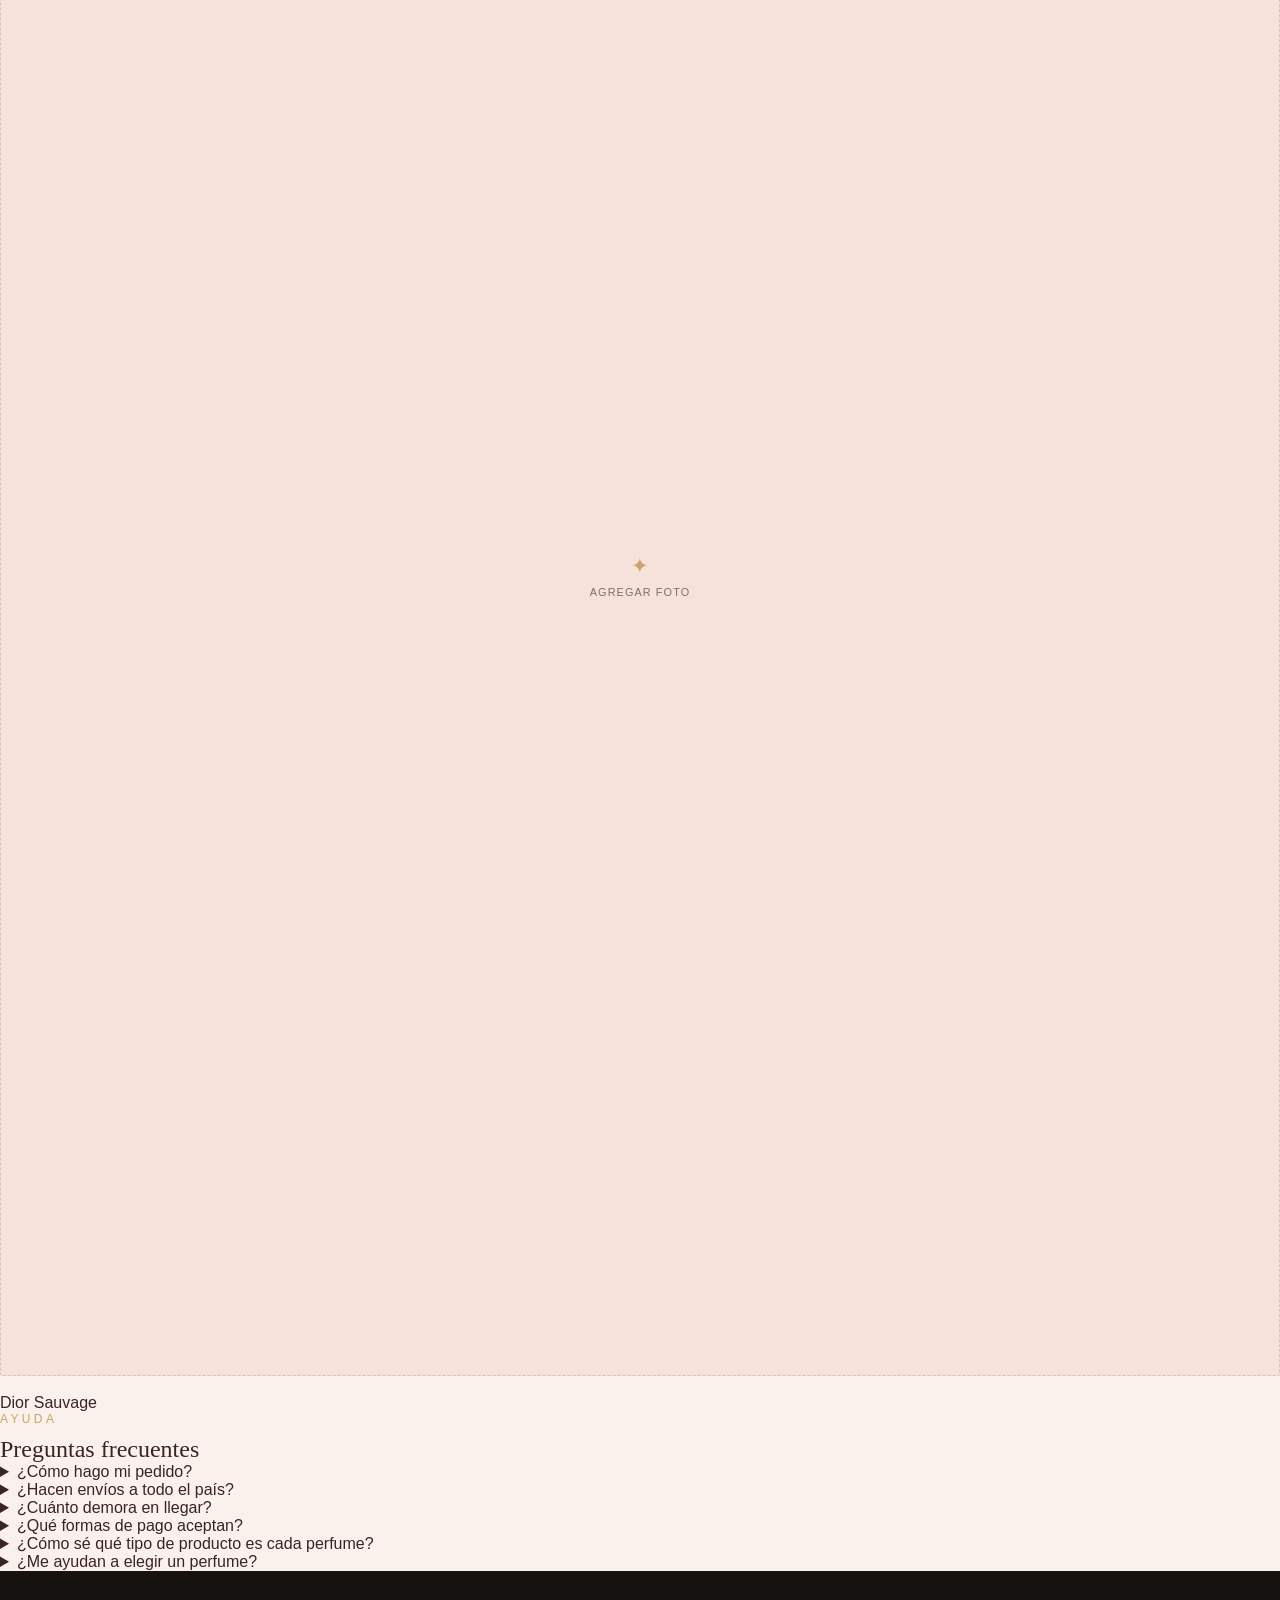
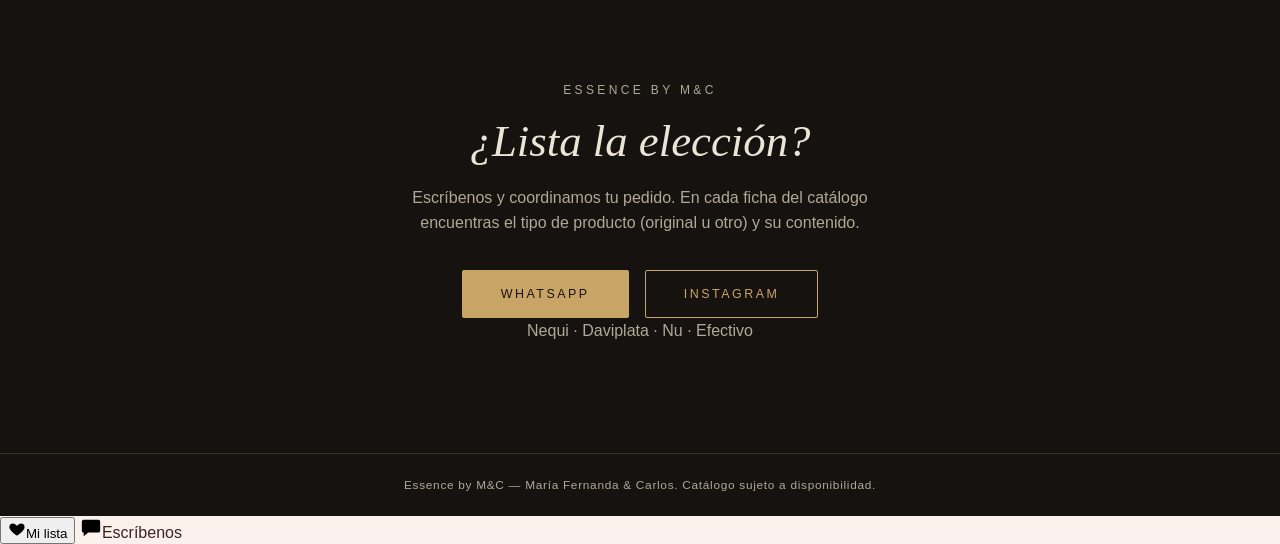
==== commit adc942b1: "Update index.html" ====
--- a/index.html
+++ b/index.html
@@ -4,7 +4,16 @@
 <meta charset="UTF-8">
 <meta name="viewport" content="width=device-width, initial-scale=1.0">
 <title>Essence by M&amp;C — Perfumería de lujo</title>
-<meta name="description" content="Perfumería de lujo: fragancias para mujer, hombre y unisex. Essence by M&amp;C.">
+<meta name="description" content="Perfumería de lujo para mujer, hombre y unisex. Envíos a todo Colombia, pago contraentrega y atención personalizada.">
+<meta property="og:type" content="website">
+<meta property="og:site_name" content="Essence by M&amp;C">
+<meta property="og:locale" content="es_CO">
+<meta property="og:title" content="Essence by M&amp;C — Perfumería de lujo">
+<meta property="og:description" content="Perfumería de lujo para mujer, hombre y unisex. Envíos a todo Colombia, pago contraentrega y atención personalizada.">
+<meta property="og:image" content="https://essencebymc.github.io/EssenceByMC/img/og-portada.png">
+<meta property="og:image:width" content="1200">
+<meta property="og:image:height" content="630">
+<meta name="twitter:card" content="summary_large_image">
 <link rel="preconnect" href="https://fonts.googleapis.com">
 <link rel="preconnect" href="https://fonts.gstatic.com" crossorigin>
 <link href="https://fonts.googleapis.com/css2?family=Cormorant:ital,wght@0,400;0,500;0,600;1,400&family=Jost:wght@300;400;500;600&display=swap" rel="stylesheet">
@@ -18,6 +27,7 @@
     <a href="mujer.html">Mujer</a>
     <a href="hombre.html">Hombre</a>
     <a href="unisex.html">Unisex</a>
+    <a href="#preguntas">Preguntas</a>
     <a href="#contacto">Contacto</a>
   </nav>
 </header>
@@ -70,7 +80,77 @@
     <div class="hero-badges">
       <span>Catálogo variado</span>
       <span>Detalle por producto</span>
-      <span>+60 fragancias</span>
+      <span data-total>+60 fragancias</span>
+    </div>
+  </section>
+
+  <!-- CONFIANZA -->
+  <section class="trust" aria-label="Cómo compras con nosotros">
+    <ul class="trust-list">
+      <li>
+        <span class="trust-mark" aria-hidden="true">✦</span>
+        <strong>Envíos a todo Colombia</strong>
+        <span>Envío normal o contraentrega</span>
+      </li>
+      <li>
+        <span class="trust-mark" aria-hidden="true">✦</span>
+        <strong>Entrega en una semana</strong>
+        <span>Aproximadamente, según tu ciudad</span>
+      </li>
+      <li>
+        <span class="trust-mark" aria-hidden="true">✦</span>
+        <strong>Paga como prefieras</strong>
+        <span>Nequi, Daviplata, Nu o efectivo</span>
+      </li>
+      <li>
+        <span class="trust-mark" aria-hidden="true">✦</span>
+        <strong>Atención personalizada</strong>
+        <span>Te ayudamos a elegir por WhatsApp</span>
+      </li>
+    </ul>
+  </section>
+
+  <!-- NUESTROS FAVORITOS (se llena solo con las fragancias marcadas destacado: true en data.js) -->
+  <section id="favoritos" class="favoritos">
+    <div class="section-head">
+      <p class="eyebrow">Selección</p>
+      <h2>Nuestros favoritos</h2>
+      <p>Las fragancias que más recomendamos. Toca una para verla en su colección.</p>
+    </div>
+    <div class="top-grid" id="favoritosGrid"></div>
+  </section>
+
+  <!-- PREGUNTAS FRECUENTES -->
+  <section id="preguntas" class="faq">
+    <div class="section-head">
+      <p class="eyebrow">Ayuda</p>
+      <h2>Preguntas frecuentes</h2>
+    </div>
+    <div class="faq-list">
+      <details>
+        <summary>¿Cómo hago mi pedido?</summary>
+        <p>Elige tu fragancia en el catálogo y pulsa «Pedir por WhatsApp»: se abre un chat con el mensaje ya escrito. Si quieres varias, toca el corazón en cada una y envíanos tu lista completa desde «Mi lista». Luego coordinamos contigo todo el pedido.</p>
+      </details>
+      <details>
+        <summary>¿Hacen envíos a todo el país?</summary>
+        <p>Sí, enviamos a toda Colombia. Puedes elegir envío normal o contraentrega.</p>
+      </details>
+      <details>
+        <summary>¿Cuánto demora en llegar?</summary>
+        <p>Aproximadamente una semana. El tiempo exacto puede variar según tu ciudad; te lo confirmamos al coordinar tu pedido.</p>
+      </details>
+      <details>
+        <summary>¿Qué formas de pago aceptan?</summary>
+        <p>Recibimos pagos por Nequi, Daviplata, Nu y también en efectivo.</p>
+      </details>
+      <details>
+        <summary>¿Cómo sé qué tipo de producto es cada perfume?</summary>
+        <p>Cada ficha del catálogo indica el tipo de producto y su contenido. Si tienes dudas sobre alguna fragancia, escríbenos y te contamos todo antes de pedir.</p>
+      </details>
+      <details>
+        <summary>¿Me ayudan a elegir un perfume?</summary>
+        <p>Claro. Cuéntanos qué aromas te gustan, si lo quieres para el día o la noche y para quién es, y te recomendamos opciones por WhatsApp. También puedes usar los filtros por notas y momento en cada colección.</p>
+      </details>
     </div>
   </section>
 
@@ -84,6 +164,7 @@
         <a href="https://wa.me/573011754725" target="_blank" rel="noopener" class="btn btn-gold">WhatsApp</a>
         <a href="https://instagram.com/essence_bymc" target="_blank" rel="noopener" class="btn btn-outline">Instagram</a>
       </div>
+      <p class="pagos">Nequi · Daviplata · Nu · Efectivo</p>
     </div>
   </section>
 
--- a/css/styles.css
+++ b/css/styles.css
@@ -165,26 +165,41 @@
 
 /* ---------- Botones ---------- */
 .btn{
+  position: relative;
+  z-index: 0;
+  overflow: hidden;
   display: inline-block;
-  padding: 15px 34px;
-  font-size: .8rem;
-  letter-spacing: .14em;
+  padding: 16px 38px;
+  font-size: .78rem;
+  letter-spacing: .2em;
   text-transform: uppercase;
   border-radius: var(--radius);
   border: 1px solid transparent;
-  transition: transform var(--transition), background var(--transition), color var(--transition), border-color var(--transition);
+  transition: color .35s ease, transform var(--transition);
+}
+/* Relleno que sube desde abajo al pasar el mouse */
+.btn::before{
+  content: "";
+  position: absolute;
+  inset: 0;
+  z-index: -1;
+  transform: translateY(101%);
+  transition: transform .38s cubic-bezier(.4,0,.2,1);
 }
 .btn:hover{ transform: translateY(-2px); }
+.btn:hover::before{ transform: none; }
 .btn-gold{ background: var(--gold); color: #1a1510; }
-.btn-gold:hover{ background: var(--gold-soft); }
+.btn-gold::before{ background: var(--gold-soft); }
 .btn-outline{ border-color: var(--gold); color: var(--gold); }
-.btn-outline:hover{ background: var(--gold); color: #1a1510; }
+.btn-outline::before{ background: var(--gold); }
+.btn-outline:hover{ color: #1a1510; }
 
 /* =========================================================
    PORTADA
    ========================================================= */
 .hero{
   position: relative;
+  overflow: hidden;
   min-height: calc(100vh - 70px);
   display: flex;
   flex-direction: column;
@@ -205,12 +220,83 @@
   color: var(--muted);
   margin-bottom: 18px;
 }
+.hero-title-wrap{
+  position: relative;
+  padding: 26px 0;
+}
 .hero-title{
+  position: relative;
+  z-index: 1;
   font-size: clamp(3rem, 9vw, 6.5rem);
   line-height: .95;
   color: var(--accent);
   font-style: italic;
-}
+  /* halo del color de fondo para que el nombre se lea sobre las fotos */
+  text-shadow: 0 0 22px var(--bg), 0 0 8px var(--bg);
+}
+
+/* ---------- Franja carrusel detrás del nombre ---------- */
+.strip{
+  position: absolute;
+  z-index: 0;
+  top: 50%;
+  left: 50%;
+  width: 100vw;
+  transform: translate(-50%, -50%);
+  overflow: hidden;
+  pointer-events: none;
+  -webkit-mask-image: linear-gradient(90deg, transparent, #000 14%, #000 86%, transparent);
+          mask-image: linear-gradient(90deg, transparent, #000 14%, #000 86%, transparent);
+}
+.strip.is-photos{ height: 210px; }
+.strip.is-text{ height: 90px; display: flex; align-items: center; }
+.strip-track{
+  display: flex;
+  align-items: center;
+  gap: 16px;
+  width: max-content;
+  animation: marquee 80s linear infinite;
+}
+@keyframes marquee{
+  from{ transform: translateX(0); }
+  to{ transform: translateX(-50%); }
+}
+.strip-photo{
+  flex: 0 0 auto;
+  display: block;
+  height: 210px;
+  aspect-ratio: 4 / 5;
+  overflow: hidden;
+  border-radius: var(--radius);
+  background: var(--bg-2);
+  opacity: .42;
+}
+.strip-photo img{
+  width: 100%;
+  height: 100%;
+  object-fit: cover;
+  display: block;
+}
+.strip-name{
+  flex: 0 0 auto;
+  white-space: nowrap;
+  font-family: var(--font-display);
+  font-style: italic;
+  font-size: 2.3rem;
+  color: var(--gold);
+  opacity: .42;
+}
+.strip-name em{
+  font-family: var(--font-body);
+  font-style: normal;
+  font-size: .62rem;
+  letter-spacing: .2em;
+  text-transform: uppercase;
+  vertical-align: middle;
+  margin-left: 6px;
+  color: var(--muted);
+}
+.strip-sep{ flex: 0 0 auto; color: var(--gold); opacity: .5; font-size: .8rem; }
 .hero-title .amp{ color: var(--gold); }
 .hero-sub{
   max-width: 480px;
@@ -242,10 +328,9 @@
   display: flex;
   flex-direction: column;
   align-items: center;
-  justify-content: center;
-  gap: 6px;
-  min-height: 230px;
-  padding: 32px 20px;
+  justify-content: space-between;
+  min-height: 300px;
+  padding: 30px 22px 28px;
   border-radius: var(--radius);
   text-align: center;
   overflow: hidden;
@@ -268,39 +353,82 @@
   box-shadow: 0 24px 44px -24px rgba(0,0,0,.55);
 }
 .door:hover::before{ inset: 6px; border-color: var(--gold); }
+/* Destello de luz que cruza la puerta al pasar el mouse */
+.door::after{
+  content: "";
+  position: absolute;
+  top: 0; left: -70%;
+  width: 40%; height: 100%;
+  background: linear-gradient(100deg, transparent, rgba(255,255,255,.16), transparent);
+  transform: skewX(-18deg);
+  transition: left .9s ease;
+  pointer-events: none;
+}
+.door:hover::after{ left: 135%; }
 
 .door-mujer{  background: linear-gradient(160deg, #8b4b4f, #6b393c); color: #fff; }
 .door-hombre{ background: linear-gradient(160deg, #201b17, #15120f); color: var(--onyx-text); }
 .door-unisex{ background: linear-gradient(160deg, #6a5530, #4a3b20); color: #f6ecd8; }
 
+.door-num{
+  font-family: var(--font-display);
+  font-size: 1rem;
+  letter-spacing: .2em;
+  color: var(--gold-soft);
+  opacity: .8;
+}
+.door-body{
+  display: flex;
+  flex-direction: column;
+  align-items: center;
+  gap: 8px;
+}
 .door-eyebrow{
-  font-size: .68rem;
-  letter-spacing: .3em;
+  font-size: .66rem;
+  letter-spacing: .32em;
   text-transform: uppercase;
   color: var(--gold-soft);
 }
 .door-name{
   font-family: var(--font-display);
   font-style: italic;
-  font-size: 2.7rem;
-  line-height: 1.05;
+  font-size: 3.2rem;
+  line-height: 1;
 }
 .door-meta{
-  font-size: .7rem;
-  letter-spacing: .14em;
-  text-transform: uppercase;
-  opacity: .75;
+  font-size: .68rem;
+  letter-spacing: .16em;
+  text-transform: uppercase;
+  opacity: .7;
   min-height: 1em;
 }
 .door-go{
-  margin-top: 18px;
-  font-size: .74rem;
-  letter-spacing: .18em;
+  display: flex;
+  align-items: center;
+  gap: 12px;
+  font-size: .72rem;
+  letter-spacing: .2em;
   text-transform: uppercase;
   color: var(--gold-soft);
 }
-.door-go span{ display: inline-block; transition: transform var(--transition); }
-.door:hover .door-go span{ transform: translateX(6px); }
+.door-line{
+  display: block;
+  width: 24px;
+  height: 1px;
+  background: currentColor;
+  position: relative;
+  transition: width var(--transition);
+}
+.door-line::after{               /* punta de flecha */
+  content: "";
+  position: absolute;
+  right: 0; top: -3px;
+  width: 6px; height: 6px;
+  border-top: 1px solid currentColor;
+  border-right: 1px solid currentColor;
+  transform: rotate(45deg);
+}
+.door:hover .door-line{ width: 52px; }
 
 .hero-badges{
   margin-top: 56px;
@@ -646,9 +774,10 @@
 /* ---------- Responsive ---------- */
 @media (max-width: 760px){
   .doors{ grid-template-columns: 1fr; max-width: 420px; }
-  .door{ min-height: 150px; padding: 24px 16px; }
-  .door-name{ font-size: 2.2rem; }
-  .door-go{ margin-top: 10px; }
+  .door{ min-height: 190px; padding: 22px 16px; }
+  .door-name{ font-size: 2.5rem; }
+  .strip.is-photos{ height: 150px; }
+  .strip-photo{ height: 150px; }
 }
 @media (max-width: 640px){
   .nav{ flex-direction: column; gap: 10px; padding: 14px 18px; }
@@ -667,5 +796,7 @@
     transition-duration: .01ms !important;
     animation-duration: .01ms !important;
     animation-delay: 0s !important;
+    animation-iteration-count: 1 !important;
   }
-}
+  .strip-track{ animation: none !important; }
+}
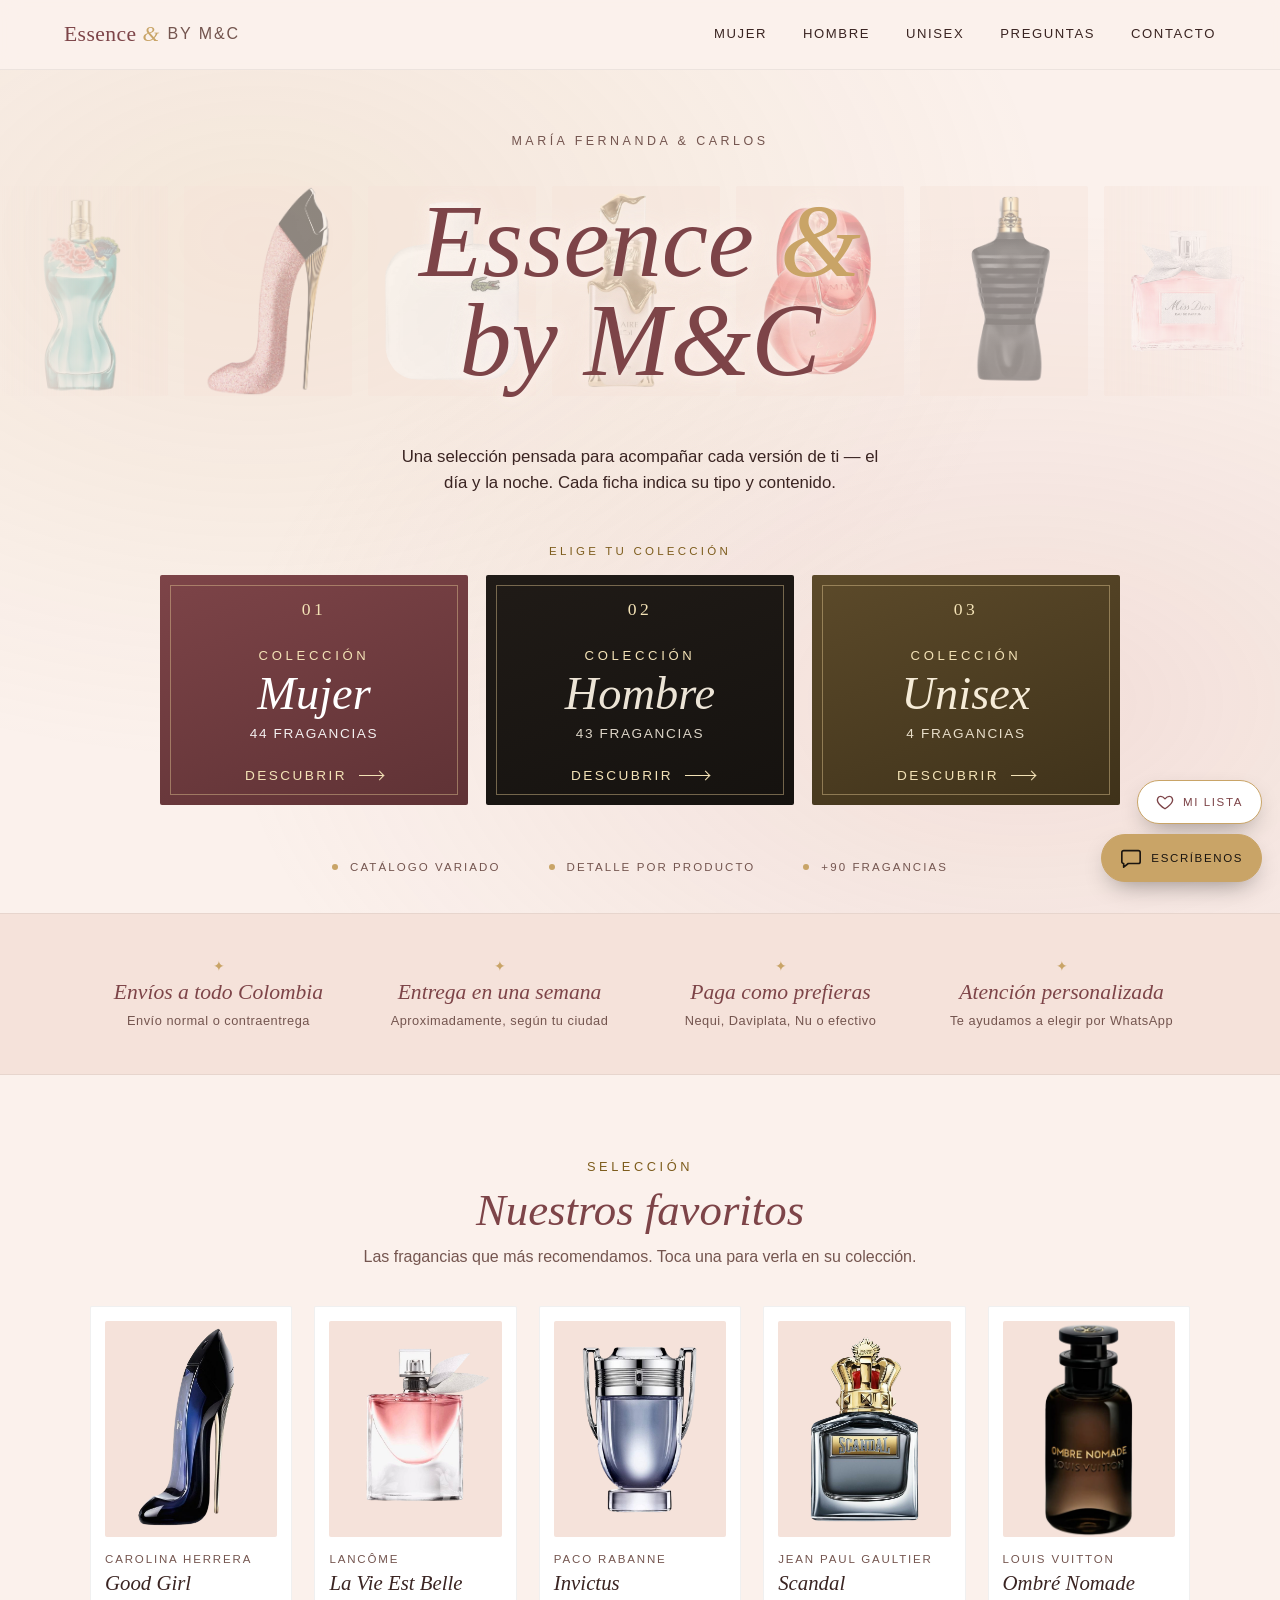
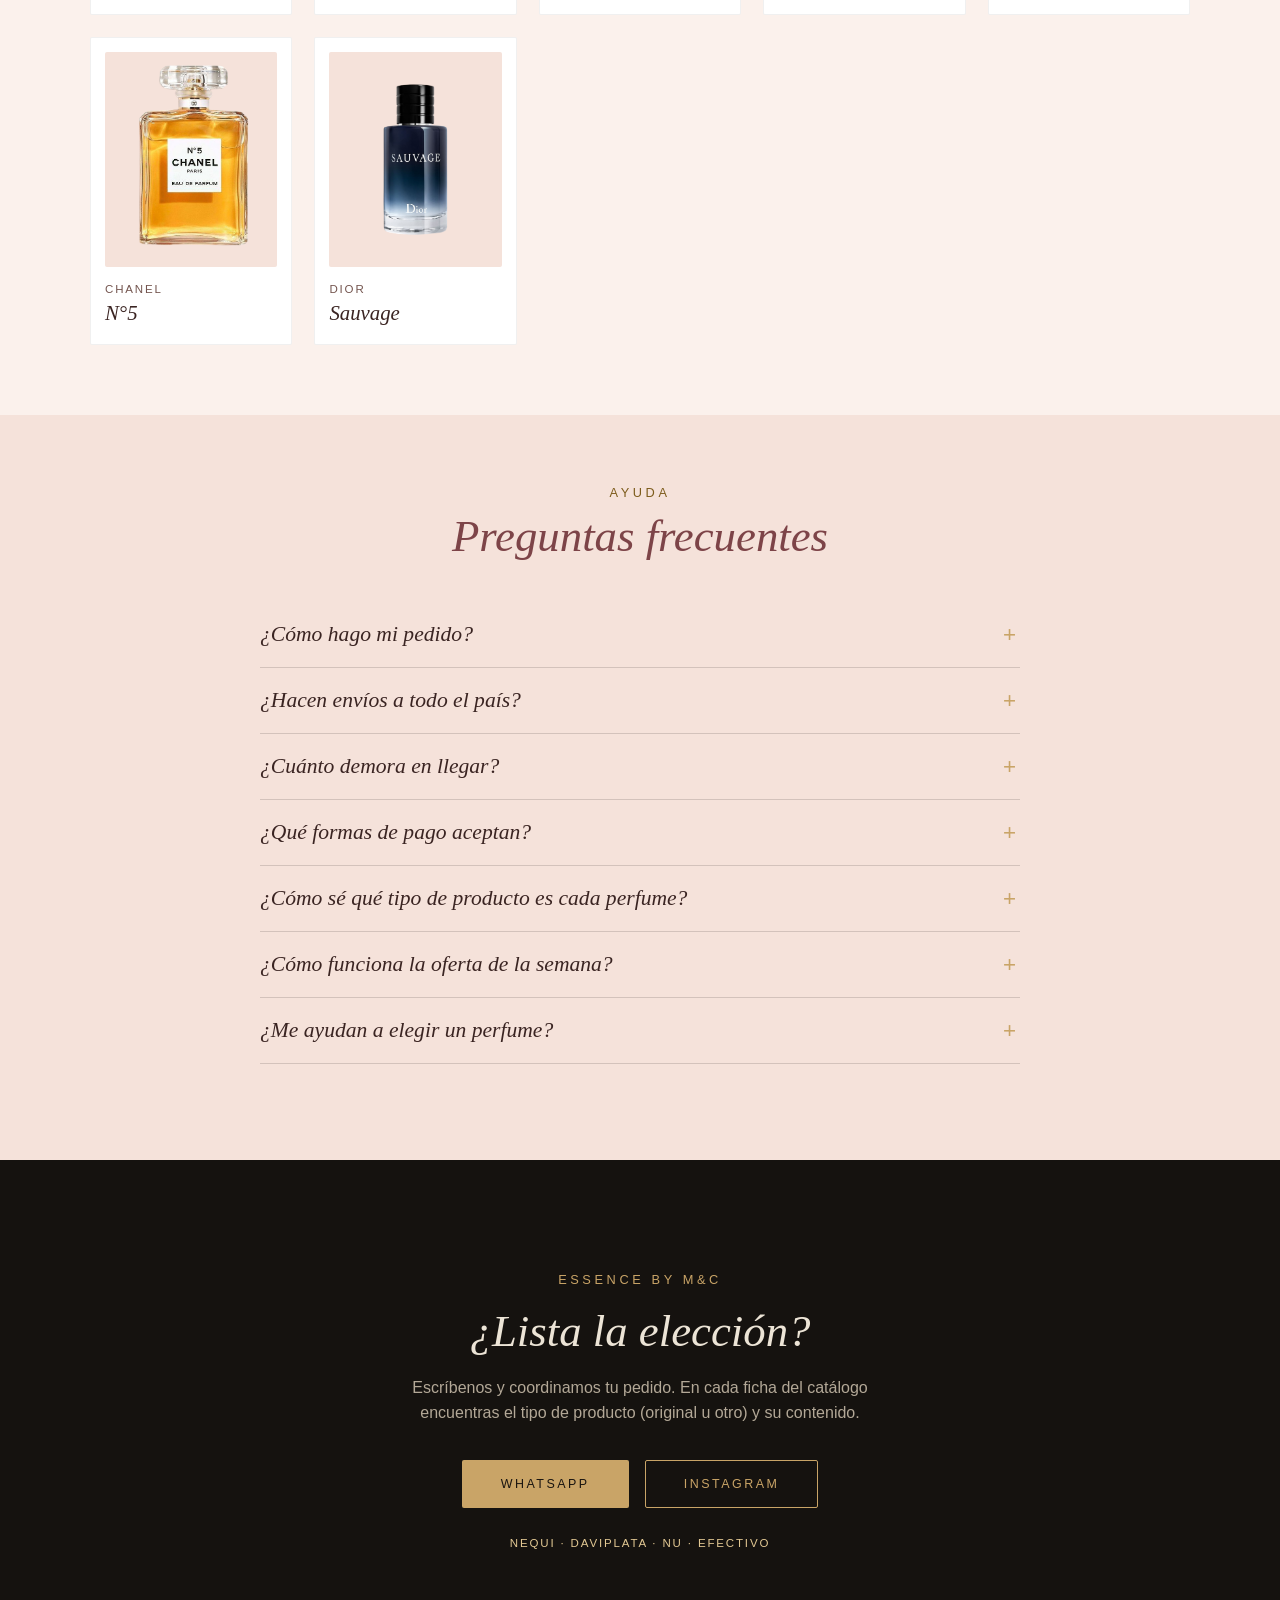
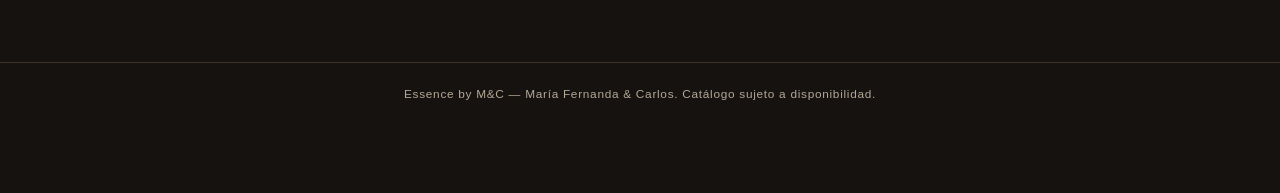
==== commit 4cba7757: "Update index.html" ====
--- a/index.html
+++ b/index.html
@@ -110,6 +110,16 @@
     </ul>
   </section>
 
+  <!-- OFERTA DE LA SEMANA (cambia sola cada lunes; se arma en js/script.js) -->
+  <section id="oferta" class="oferta" aria-labelledby="ofertaTitulo" hidden>
+    <div class="section-head">
+      <p class="eyebrow">Oferta de la semana</p>
+      <h2 id="ofertaTitulo">Dos fragancias, precio especial</h2>
+      <p id="ofertaVigencia"></p>
+    </div>
+    <div class="oferta-grid" id="ofertaGrid"></div>
+  </section>
+
   <!-- NUESTROS FAVORITOS (se llena solo con las fragancias marcadas destacado: true en data.js) -->
   <section id="favoritos" class="favoritos">
     <div class="section-head">
@@ -148,6 +158,10 @@
         <p>Cada ficha del catálogo indica el tipo de producto y su contenido. Si tienes dudas sobre alguna fragancia, escríbenos y te contamos todo antes de pedir.</p>
       </details>
       <details>
+        <summary>¿Cómo funciona la oferta de la semana?</summary>
+        <p>Cada lunes elegimos un perfume de mujer y uno de hombre con descuento, y si te llevas los dos juntos tienes un precio especial adicional. La oferta vale hasta el domingo de esa semana o hasta agotar existencias.</p>
+      </details>
+      <details>
         <summary>¿Me ayudan a elegir un perfume?</summary>
         <p>Claro. Cuéntanos qué aromas te gustan, si lo quieres para el día o la noche y para quién es, y te recomendamos opciones por WhatsApp. También puedes usar los filtros por notas y momento en cada colección.</p>
       </details>
--- a/css/styles.css
+++ b/css/styles.css
@@ -13,6 +13,8 @@
 :root{
   --gold: #c9a467;
   --gold-soft: #e2c893;
+  --gold-text: #c9a467;      /* dorado para TEXTO: en fondos claros se oscurece (ver temas) */
+  --door-gold: #f3e2b6;      /* dorado claro para el texto de las puertas */
 
   --onyx-bg: #15120f;
   --onyx-text: #ece4d6;
@@ -34,7 +36,8 @@
   --card: #ffffff;
   --card-line: rgba(0,0,0,.06);
   --text: #3a2422;
-  --muted: #8a6a63;
+  --muted: #74554f;
+  --gold-text: #7d5c1c;
   --accent: #7d4448;
   --on-accent: #ffffff;
   --line: rgba(0,0,0,.14);
@@ -72,7 +75,8 @@
   --card: #fffdf8;
   --card-line: rgba(92,74,42,.14);
   --text: #2e2a22;
-  --muted: #7d7261;
+  --muted: #615746;
+  --gold-text: #7d5c1c;
   --accent: #5c4a2a;
   --on-accent: #ffffff;
   --line: rgba(92,74,42,.24);
@@ -289,7 +293,7 @@
 .strip-name em{
   font-family: var(--font-body);
   font-style: normal;
-  font-size: .62rem;
+  font-size: .72rem;
   letter-spacing: .2em;
   text-transform: uppercase;
   vertical-align: middle;
@@ -312,7 +316,7 @@
   font-size: .72rem;
   letter-spacing: .28em;
   text-transform: uppercase;
-  color: var(--gold);
+  color: var(--gold-text);
   animation: fadeUp .8s .15s ease both;
 }
 .doors{
@@ -329,8 +333,8 @@
   flex-direction: column;
   align-items: center;
   justify-content: space-between;
-  min-height: 300px;
-  padding: 30px 22px 28px;
+  min-height: 230px;
+  padding: 24px 22px 22px;
   border-radius: var(--radius);
   text-align: center;
   overflow: hidden;
@@ -344,7 +348,7 @@
   content: "";
   position: absolute;
   inset: 10px;
-  border: 1px solid rgba(226,200,147,.38);
+  border: 1px solid rgba(226,200,147,.45);
   pointer-events: none;
   transition: inset var(--transition), border-color var(--transition);
 }
@@ -366,16 +370,15 @@
 }
 .door:hover::after{ left: 135%; }
 
-.door-mujer{  background: linear-gradient(160deg, #8b4b4f, #6b393c); color: #fff; }
+.door-mujer{  background: linear-gradient(160deg, #7d4448, #5f3235); color: #fff; }
 .door-hombre{ background: linear-gradient(160deg, #201b17, #15120f); color: var(--onyx-text); }
-.door-unisex{ background: linear-gradient(160deg, #6a5530, #4a3b20); color: #f6ecd8; }
+.door-unisex{ background: linear-gradient(160deg, #5c4a2a, #3f321a); color: #f6ecd8; }
 
 .door-num{
   font-family: var(--font-display);
-  font-size: 1rem;
+  font-size: 1.1rem;
   letter-spacing: .2em;
-  color: var(--gold-soft);
-  opacity: .8;
+  color: var(--door-gold);
 }
 .door-body{
   display: flex;
@@ -384,32 +387,32 @@
   gap: 8px;
 }
 .door-eyebrow{
-  font-size: .66rem;
-  letter-spacing: .32em;
-  text-transform: uppercase;
-  color: var(--gold-soft);
+  font-size: .82rem;
+  letter-spacing: .28em;
+  text-transform: uppercase;
+  color: var(--door-gold);
 }
 .door-name{
   font-family: var(--font-display);
   font-style: italic;
-  font-size: 3.2rem;
+  font-size: 2.9rem;
   line-height: 1;
 }
 .door-meta{
-  font-size: .68rem;
-  letter-spacing: .16em;
-  text-transform: uppercase;
-  opacity: .7;
+  font-size: .85rem;
+  letter-spacing: .12em;
+  text-transform: uppercase;
+  opacity: .92;
   min-height: 1em;
 }
 .door-go{
   display: flex;
   align-items: center;
   gap: 12px;
-  font-size: .72rem;
-  letter-spacing: .2em;
-  text-transform: uppercase;
-  color: var(--gold-soft);
+  font-size: .85rem;
+  letter-spacing: .18em;
+  text-transform: uppercase;
+  color: var(--door-gold);
 }
 .door-line{
   display: block;
@@ -465,10 +468,10 @@
   animation: fadeUp .7s ease both;
 }
 .eyebrow{
-  font-size: .75rem;
+  font-size: .8rem;
   letter-spacing: .28em;
   text-transform: uppercase;
-  color: var(--gold);
+  color: var(--gold-text);
   margin-bottom: 10px;
 }
 .collection-head h1{
@@ -543,7 +546,7 @@
   color: var(--on-accent);
 }
 .notas-group{ padding-top: 14px; border-top: 1px dashed var(--line); }
-.notas-group .chip{ font-size: .7rem; padding: 7px 14px; opacity: .9; }
+.notas-group .chip{ font-size: .72rem; padding: 7px 14px; opacity: .9; }
 
 /* ---------- Grid & tarjetas ---------- */
 .grid{
@@ -595,7 +598,7 @@
 }
 .placeholder-icon{ font-size: 1.3rem; color: var(--gold); }
 .placeholder-text{
-  font-size: .68rem;
+  font-size: .72rem;
   letter-spacing: .1em;
   text-transform: uppercase;
 }
@@ -608,7 +611,7 @@
   margin-bottom: 14px;
 }
 .card-marca{
-  font-size: .68rem;
+  font-size: .72rem;
   letter-spacing: .16em;
   text-transform: uppercase;
   color: var(--muted);
@@ -616,13 +619,13 @@
 
 .momento-badge{
   flex-shrink: 0;
-  font-size: .64rem;
+  font-size: .72rem;
   letter-spacing: .1em;
   text-transform: uppercase;
   padding: 4px 10px;
   border-radius: 999px;
   border: 1px solid var(--gold);
-  color: var(--gold);
+  color: var(--gold-text);
   white-space: nowrap;
 }
 .momento-badge.noche{
@@ -645,7 +648,7 @@
   margin-bottom: 12px;
 }
 .ml-badge{
-  font-size: .64rem;
+  font-size: .72rem;
   letter-spacing: .06em;
   padding: 4px 10px;
   border-radius: 999px;
@@ -655,7 +658,7 @@
 
 .card-notas{ display: flex; gap: 6px; flex-wrap: wrap; }
 .nota-tag{
-  font-size: .66rem;
+  font-size: .72rem;
   letter-spacing: .05em;
   padding: 4px 10px;
   border-radius: 999px;
@@ -676,7 +679,7 @@
 .card-notas{ margin-bottom: 18px; }
 .card-precio{ border-top: 1px solid var(--card-line); }
 .precio-label{
-  font-size: .62rem;
+  font-size: .72rem;
   letter-spacing: .18em;
   text-transform: uppercase;
   color: var(--muted);
@@ -699,11 +702,11 @@
 .card.destacado::before{
   content: "Favorito";
   position: absolute;
-  top: 14px; right: 14px;
-  font-size: .6rem;
+  top: 12px; right: 14px;
+  font-size: .72rem;
   letter-spacing: .1em;
   text-transform: uppercase;
-  color: var(--gold);
+  color: var(--gold-text);
 }
 
 .empty-state{
@@ -750,6 +753,7 @@
   text-align: center;
 }
 .contact-inner{ max-width: 480px; margin: 0 auto; }
+.contact .eyebrow{ color: var(--gold); }
 .contact h2{ font-size: clamp(2rem, 5vw, 2.8rem); font-style: italic; margin: 14px 0 18px; }
 .contact p{ color: var(--onyx-muted); font-weight: 300; line-height: 1.6; }
 .contact-links{
@@ -767,22 +771,316 @@
   text-align: center;
   font-size: .74rem;
   letter-spacing: .06em;
-  padding: 24px;
+  padding: 24px 24px 92px;
   border-top: 1px solid var(--onyx-line);
 }
+
+
+/* =========================================================
+   PEDIDOS: botón en tarjeta, corazón, tipo
+   ========================================================= */
+.card-media{ position: relative; }
+
+.fav-btn{
+  position: absolute;
+  top: 10px; right: 10px;
+  width: 38px; height: 38px;
+  display: grid;
+  place-items: center;
+  border-radius: 50%;
+  border: 1px solid var(--line);
+  background: var(--card);
+  color: var(--muted);
+  padding: 0;
+  transition: transform var(--transition), color var(--transition), border-color var(--transition), background var(--transition);
+}
+.fav-btn svg{ fill: none; stroke: currentColor; stroke-width: 1.8; stroke-linejoin: round; }
+.fav-btn:hover{ transform: scale(1.08); border-color: var(--gold); color: var(--accent); }
+.fav-btn[aria-pressed="true"]{ background: var(--accent); border-color: var(--accent); color: var(--on-accent); }
+.fav-btn[aria-pressed="true"] svg{ fill: currentColor; }
+
+.btn-pedir{
+  display: block;
+  margin-top: 16px;
+  padding: 13px 16px;
+  text-align: center;
+  font-size: .72rem;
+  letter-spacing: .18em;
+  text-transform: uppercase;
+  border-radius: var(--radius);
+  border: 1px solid var(--accent);
+  color: var(--accent);
+  transition: background var(--transition), color var(--transition), transform var(--transition);
+}
+.btn-pedir:hover{ background: var(--accent); color: var(--on-accent); transform: translateY(-1px); }
+
+.tipo-badge{
+  font-size: .72rem;
+  letter-spacing: .1em;
+  text-transform: uppercase;
+  padding: 4px 10px;
+  border-radius: 999px;
+  border: 1px solid var(--gold);
+  color: var(--accent);
+}
+.theme-hombre .tipo-badge{ color: var(--gold-soft); }
+
+.select-group{ display: flex; gap: 10px; flex-wrap: wrap; }
+
+/* ---------- Dock flotante (Mi lista + WhatsApp) ---------- */
+.dock{
+  position: fixed;
+  right: 18px; bottom: 18px;
+  z-index: 60;
+  display: flex;
+  flex-direction: column;
+  align-items: flex-end;
+  gap: 10px;
+}
+.dock-list, .dock-wa{
+  display: inline-flex;
+  align-items: center;
+  gap: 9px;
+  padding: 12px 18px;
+  border-radius: 999px;
+  font-size: .72rem;
+  letter-spacing: .14em;
+  text-transform: uppercase;
+  box-shadow: 0 10px 26px -10px rgba(0,0,0,.45);
+  transition: transform var(--transition), background var(--transition);
+}
+.dock-list:hover, .dock-wa:hover{ transform: translateY(-2px); }
+.dock-list{
+  background: var(--card);
+  color: var(--accent);
+  border: 1px solid var(--gold);
+}
+.dock-list svg{ fill: none; stroke: currentColor; stroke-width: 1.8; stroke-linejoin: round; }
+.dock-list.tiene-items svg{ fill: currentColor; }
+.dock-count{
+  min-width: 20px; height: 20px;
+  padding: 0 6px;
+  display: inline-grid;
+  place-items: center;
+  border-radius: 999px;
+  background: var(--accent);
+  color: var(--on-accent);
+  font-size: .72rem;
+  letter-spacing: 0;
+}
+.dock-count[hidden]{ display: none; }
+.dock-wa{
+  background: var(--gold);
+  color: #1a1510;
+  border: 1px solid var(--gold);
+}
+.dock-wa:hover{ background: var(--gold-soft); }
+.dock-wa svg{ fill: none; stroke: currentColor; stroke-width: 1.8; stroke-linejoin: round; }
+
+/* ---------- Panel "Mi lista" ---------- */
+.drawer-backdrop{
+  position: fixed; inset: 0;
+  z-index: 70;
+  background: rgba(15,12,10,.55);
+}
+.drawer-backdrop[hidden], .drawer[hidden]{ display: none; }
+.drawer{
+  position: fixed;
+  top: 0; right: 0; bottom: 0;
+  z-index: 80;
+  width: min(420px, 100%);
+  display: flex;
+  flex-direction: column;
+  background: var(--bg);
+  color: var(--text);
+  border-left: 1px solid var(--line);
+  box-shadow: -20px 0 50px -20px rgba(0,0,0,.5);
+  animation: slideIn .28s cubic-bezier(.4,0,.2,1) both;
+}
+@keyframes slideIn{ from{ transform: translateX(30px); opacity: 0; } to{ transform: none; opacity: 1; } }
+.drawer-head{
+  display: flex; align-items: center; justify-content: space-between;
+  padding: 22px 24px;
+  border-bottom: 1px solid var(--line);
+}
+.drawer-head h2{ font-size: 1.8rem; font-style: italic; color: var(--accent); }
+.drawer-close{
+  width: 36px; height: 36px;
+  border-radius: 50%;
+  border: 1px solid var(--line);
+  background: transparent;
+  color: var(--text);
+}
+.drawer-close:hover{ border-color: var(--gold); }
+.drawer-items{
+  list-style: none;
+  margin: 0; padding: 8px 24px;
+  flex: 1;
+  overflow-y: auto;
+}
+.drawer-items li{
+  display: flex; align-items: center; justify-content: space-between; gap: 14px;
+  padding: 14px 0;
+  border-bottom: 1px solid var(--card-line);
+}
+.drawer-item-name{ display: flex; flex-direction: column; gap: 3px; }
+.drawer-item-name strong{ font-family: var(--font-display); font-style: italic; font-weight: 500; font-size: 1.2rem; }
+.drawer-item-name small{ font-size: .72rem; letter-spacing: .16em; text-transform: uppercase; color: var(--muted); }
+.drawer-quitar{
+  flex-shrink: 0;
+  background: none; border: 0;
+  font-size: .72rem; letter-spacing: .12em; text-transform: uppercase;
+  color: var(--muted);
+  text-decoration: underline;
+  text-underline-offset: 3px;
+}
+.drawer-quitar:hover{ color: var(--accent); }
+.drawer-empty{
+  flex: 1;
+  padding: 32px 24px;
+  color: var(--muted);
+  line-height: 1.6;
+  font-weight: 300;
+}
+.drawer-empty[hidden], .drawer-foot[hidden]{ display: none; }
+.drawer-foot{
+  padding: 18px 24px 24px;
+  border-top: 1px solid var(--line);
+  display: flex; flex-direction: column; gap: 12px; align-items: stretch;
+  text-align: center;
+}
+.drawer-clear{
+  background: none; border: 0;
+  font-size: .72rem; letter-spacing: .14em; text-transform: uppercase;
+  color: var(--muted);
+}
+.drawer-clear:hover{ color: var(--accent); }
+body.drawer-open{ overflow: hidden; }
+
+/* =========================================================
+   PORTADA: confianza, favoritos, preguntas
+   ========================================================= */
+.section-head{
+  max-width: 640px;
+  margin: 0 auto 40px;
+  text-align: center;
+}
+.section-head h2{ font-size: clamp(2rem, 4.5vw, 2.8rem); font-style: italic; color: var(--accent); }
+.section-head p:not(.eyebrow){ margin-top: 12px; color: var(--muted); font-weight: 300; }
+
+.trust{
+  background: var(--bg-2);
+  padding: 44px clamp(20px, 5vw, 64px);
+  border-top: 1px solid var(--card-line);
+  border-bottom: 1px solid var(--card-line);
+}
+.trust-list{
+  max-width: 1100px;
+  margin: 0 auto;
+  padding: 0;
+  list-style: none;
+  display: grid;
+  grid-template-columns: repeat(4, 1fr);
+  gap: 28px 24px;
+  text-align: center;
+}
+.trust-list li{ display: flex; flex-direction: column; gap: 6px; align-items: center; }
+.trust-mark{ color: var(--gold); font-size: .9rem; }
+.trust-list strong{
+  font-family: var(--font-display);
+  font-style: italic;
+  font-weight: 500;
+  font-size: 1.35rem;
+  color: var(--accent);
+  line-height: 1.15;
+}
+.trust-list span:not(.trust-mark){ font-size: .8rem; color: var(--muted); letter-spacing: .04em; line-height: 1.5; }
+
+.favoritos{ padding: 84px clamp(20px, 5vw, 64px) 70px; background: var(--bg); }
+.favoritos[hidden]{ display: none; }
+.top-grid{
+  max-width: 1100px;
+  margin: 0 auto;
+  display: grid;
+  grid-template-columns: repeat(auto-fill, minmax(200px, 1fr));
+  gap: 22px;
+}
+.top-card{
+  display: flex;
+  flex-direction: column;
+  gap: 6px;
+  padding: 14px 14px 18px;
+  background: var(--card);
+  border: 1px solid var(--card-line);
+  border-radius: var(--radius);
+  transition: transform var(--transition), border-color var(--transition), box-shadow var(--transition);
+}
+.top-card:hover{ transform: translateY(-4px); border-color: var(--gold); box-shadow: 0 18px 40px -22px var(--shadow); }
+.top-card .card-img{ margin-bottom: 10px; }
+.top-marca{ font-size: .72rem; letter-spacing: .16em; text-transform: uppercase; color: var(--muted); }
+.top-nombre{ font-family: var(--font-display); font-style: italic; font-size: 1.3rem; line-height: 1.2; color: var(--text); }
+
+.faq{ padding: 70px clamp(20px, 5vw, 64px) 96px; background: var(--bg-2); }
+.faq-list{ max-width: 760px; margin: 0 auto; }
+.faq-list details{ border-bottom: 1px solid var(--line); }
+.faq-list summary{
+  list-style: none;
+  cursor: pointer;
+  padding: 20px 36px 20px 0;
+  position: relative;
+  font-family: var(--font-display);
+  font-size: 1.35rem;
+  font-style: italic;
+  color: var(--text);
+}
+.faq-list summary::-webkit-details-marker{ display: none; }
+.faq-list summary::after{
+  content: "+";
+  position: absolute; right: 4px; top: 50%;
+  transform: translateY(-50%);
+  font-family: var(--font-body);
+  font-style: normal;
+  font-size: 1.4rem;
+  color: var(--gold);
+  transition: transform var(--transition);
+}
+.faq-list details[open] summary::after{ transform: translateY(-50%) rotate(45deg); }
+.faq-list summary:hover{ color: var(--accent); }
+.faq-list p{ padding: 0 0 22px; color: var(--muted); line-height: 1.7; font-weight: 300; max-width: 62ch; }
+
+.contact .pagos, .pagos{
+  margin-top: 26px;
+  font-size: .72rem;
+  letter-spacing: .16em;
+  text-transform: uppercase;
+  color: var(--gold-soft);
+}
+.contact p.pagos{ color: var(--gold-soft); font-weight: 400; }
 
 /* ---------- Responsive ---------- */
 @media (max-width: 760px){
   .doors{ grid-template-columns: 1fr; max-width: 420px; }
-  .door{ min-height: 190px; padding: 22px 16px; }
+  .door{ min-height: 180px; padding: 20px 16px; }
   .door-name{ font-size: 2.5rem; }
   .strip.is-photos{ height: 150px; }
   .strip-photo{ height: 150px; }
 }
+@media (max-width: 860px){
+  .trust-list{ grid-template-columns: repeat(2, 1fr); }
+}
 @media (max-width: 640px){
+  .dock{ right: 12px; bottom: 12px; }
+  .dock-wa span{ display: none; }
+  .dock-wa{ padding: 13px; }
+  .trust-list{ gap: 26px 14px; }
+  .trust-list strong{ font-size: 1.15rem; }
+  .top-grid{ grid-template-columns: repeat(2, 1fr); gap: 12px; }
+  .top-card{ padding: 10px 10px 14px; }
+  .top-nombre{ font-size: 1.1rem; }
+  .faq-list summary{ font-size: 1.15rem; }
   .nav{ flex-direction: column; gap: 10px; padding: 14px 18px; }
-  .nav-links{ gap: 18px; }
-  .nav-links a{ font-size: .72rem; }
+  .nav-links{ gap: 8px 16px; flex-wrap: wrap; justify-content: center; }
+  .nav-links a{ font-size: .72rem; letter-spacing: .1em; }
   .hero{ min-height: auto; padding: 48px 18px 40px; }
   .collection{ padding-top: 48px; }
   .filter-row{ flex-direction: column; align-items: stretch; }
@@ -799,4 +1097,5 @@
     animation-iteration-count: 1 !important;
   }
   .strip-track{ animation: none !important; }
-}
+  .drawer{ animation: none !important; }
+}
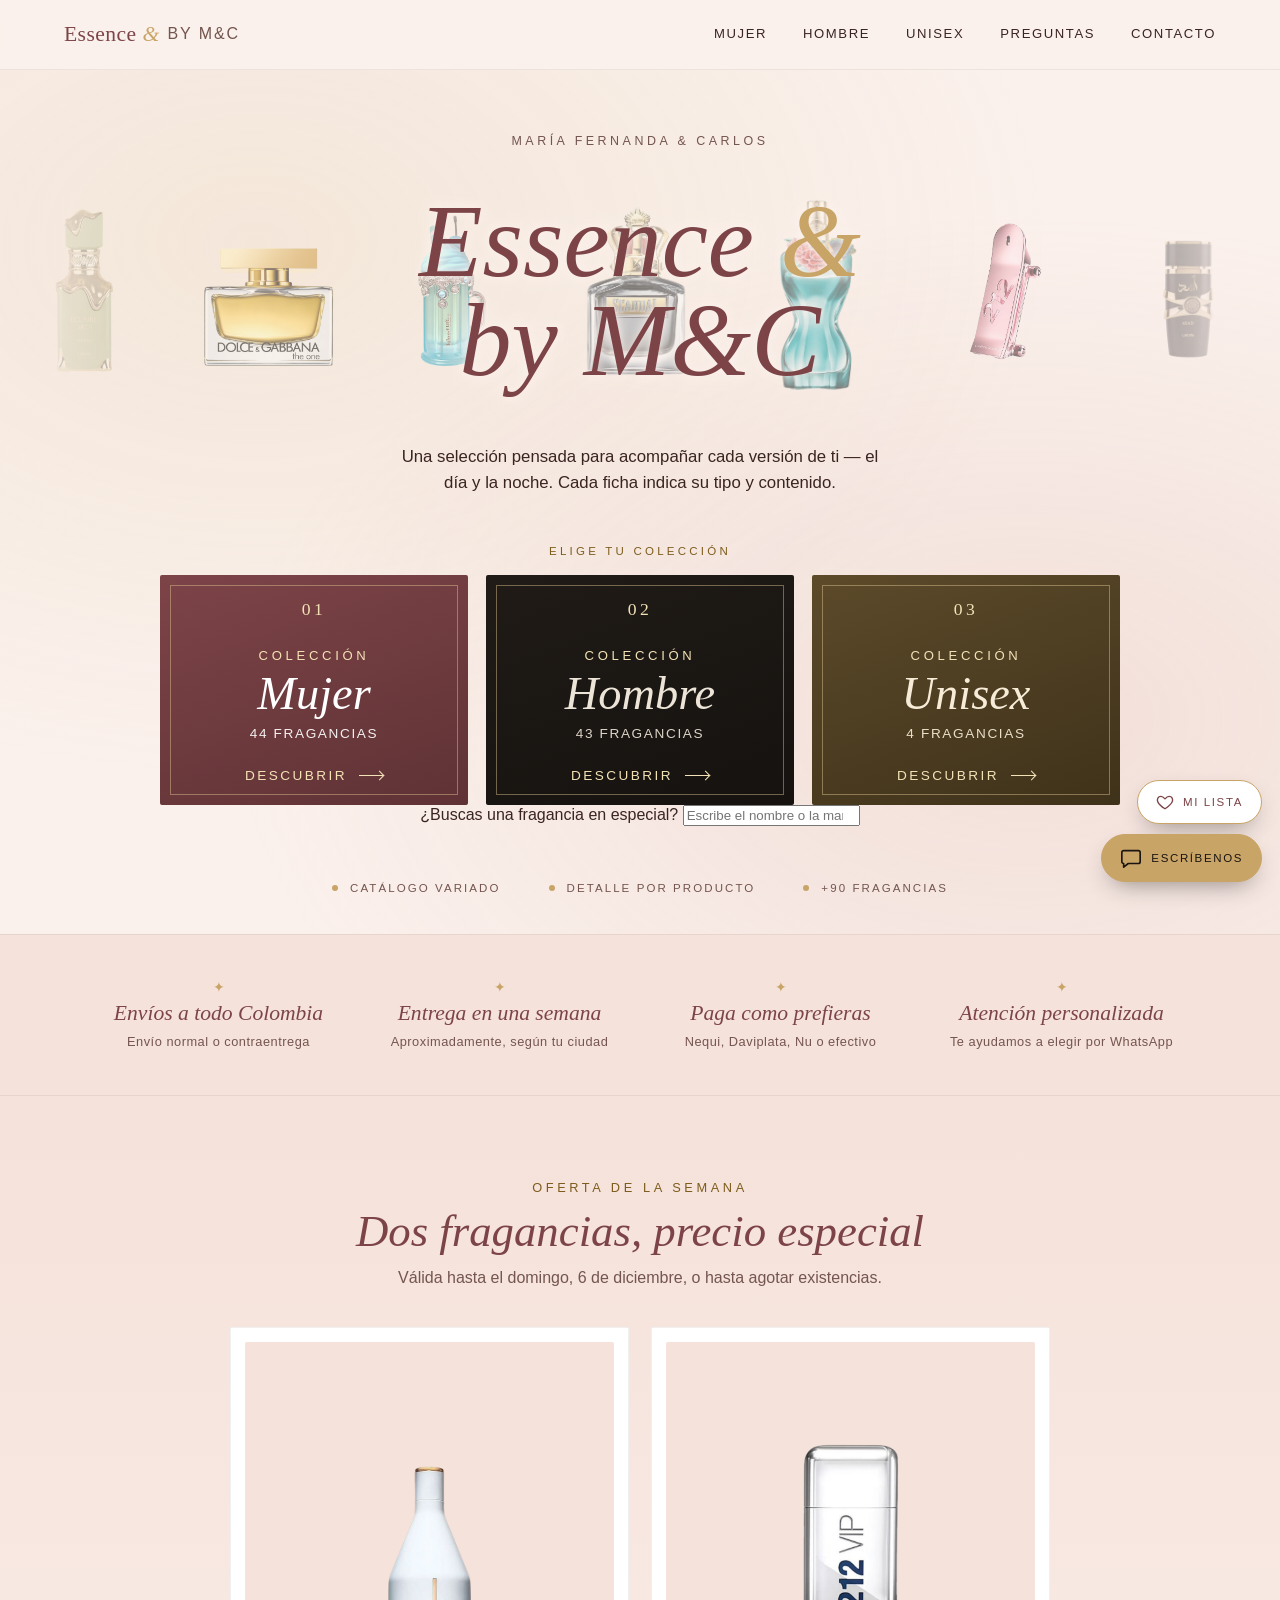
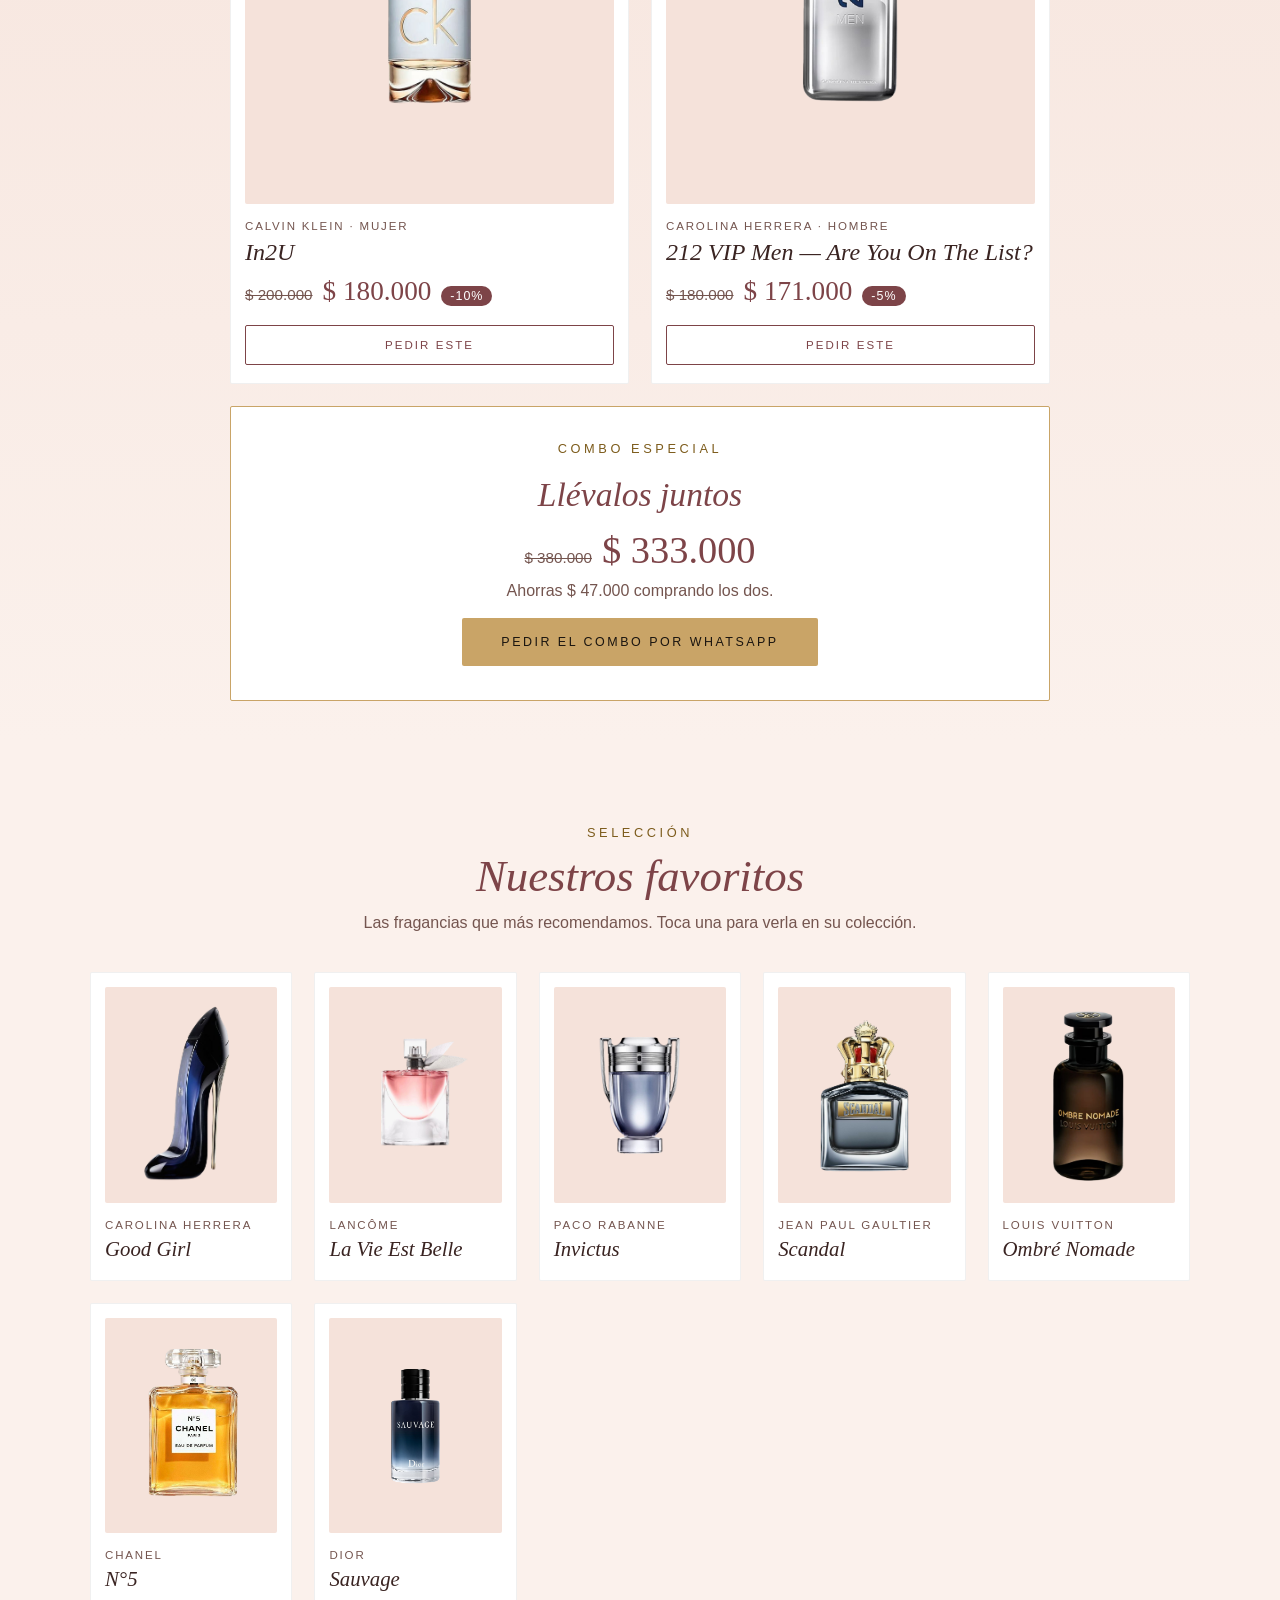
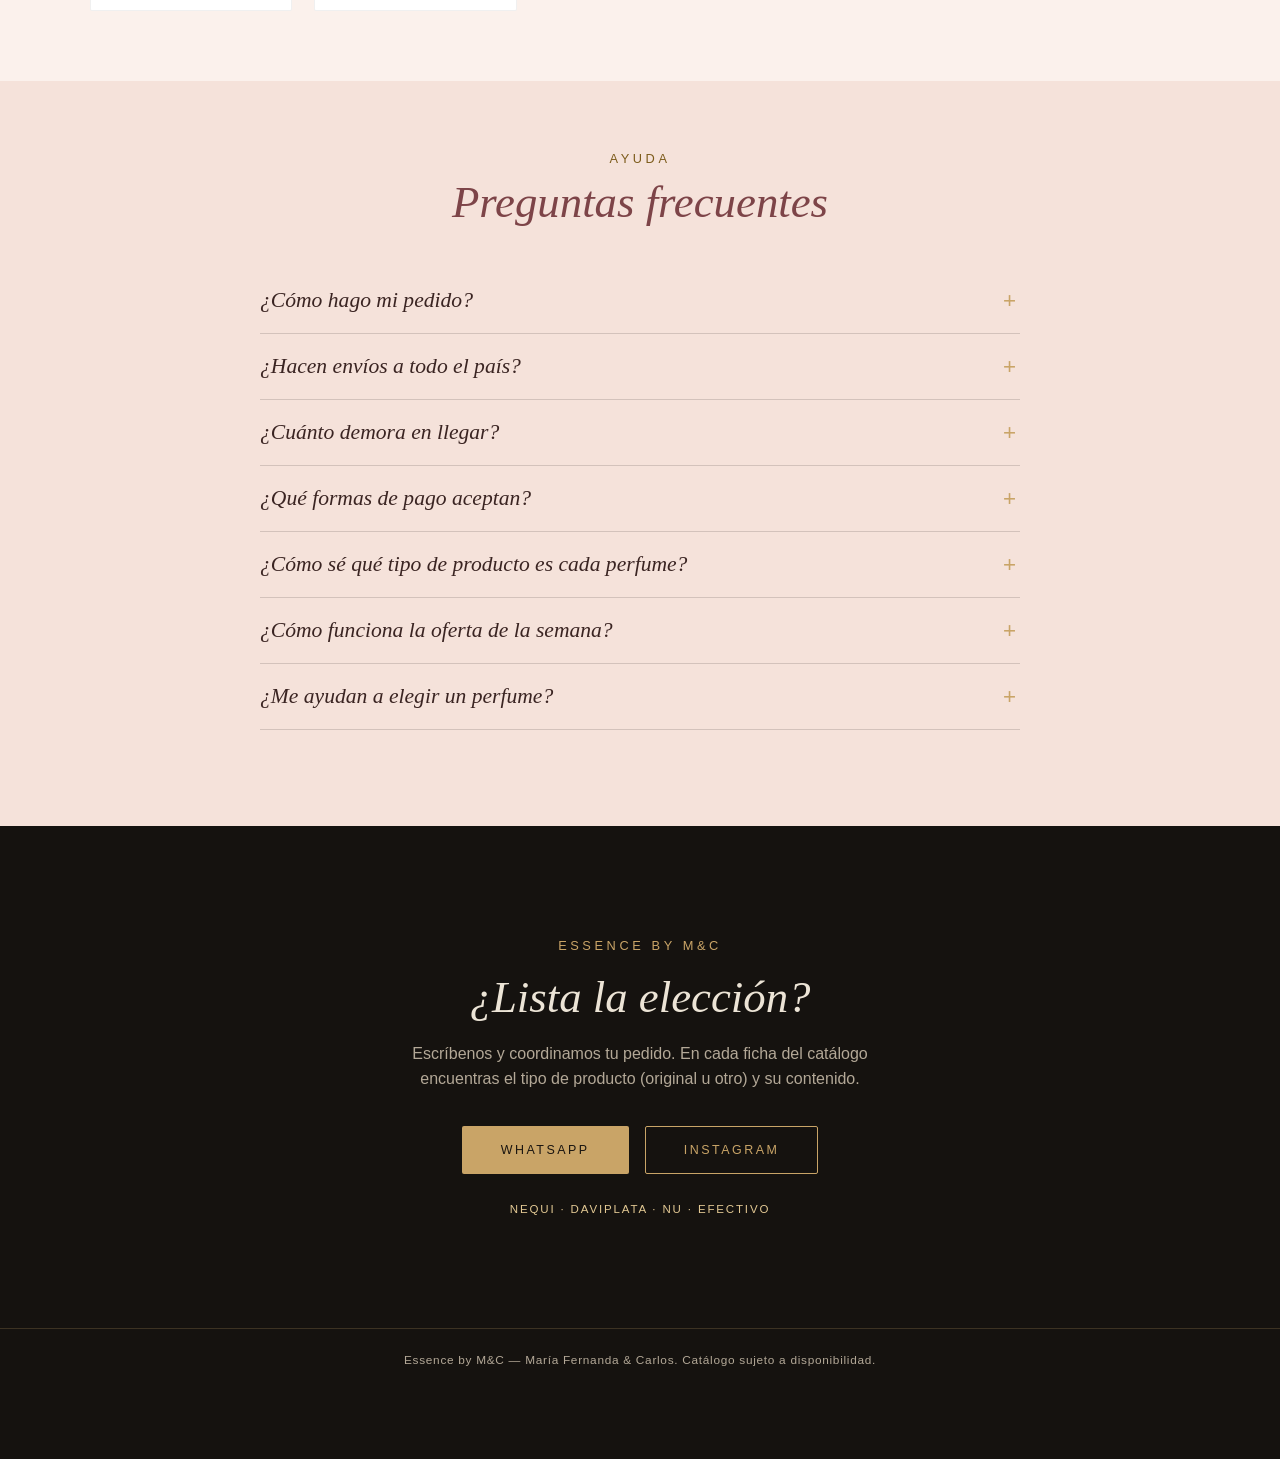
==== commit f363e46d: "Update index.html" ====
--- a/index.html
+++ b/index.html
@@ -3,13 +3,13 @@
 <head>
 <meta charset="UTF-8">
 <meta name="viewport" content="width=device-width, initial-scale=1.0">
-<title>Essence by M&amp;C — Perfumería de lujo</title>
-<meta name="description" content="Perfumería de lujo para mujer, hombre y unisex. Envíos a todo Colombia, pago contraentrega y atención personalizada.">
+<title>Perfumes de lujo en Colombia | Essence by M&amp;C</title>
+<meta name="description" content="Perfumes de lujo para mujer, hombre y unisex. Más de 90 fragancias, envíos a todo Colombia, pago contraentrega y atención personalizada por WhatsApp.">
 <meta property="og:type" content="website">
 <meta property="og:site_name" content="Essence by M&amp;C">
 <meta property="og:locale" content="es_CO">
-<meta property="og:title" content="Essence by M&amp;C — Perfumería de lujo">
-<meta property="og:description" content="Perfumería de lujo para mujer, hombre y unisex. Envíos a todo Colombia, pago contraentrega y atención personalizada.">
+<meta property="og:title" content="Perfumes de lujo en Colombia | Essence by M&amp;C">
+<meta property="og:description" content="Perfumes de lujo para mujer, hombre y unisex. Envíos a todo Colombia, pago contraentrega y atención personalizada por WhatsApp.">
 <meta property="og:image" content="https://essencebymc.github.io/EssenceByMC/img/og-portada.png">
 <meta property="og:image:width" content="1200">
 <meta property="og:image:height" content="630">
@@ -18,6 +18,9 @@
 <link rel="preconnect" href="https://fonts.gstatic.com" crossorigin>
 <link href="https://fonts.googleapis.com/css2?family=Cormorant:ital,wght@0,400;0,500;0,600;1,400&family=Jost:wght@300;400;500;600&display=swap" rel="stylesheet">
 <link rel="stylesheet" href="css/styles.css">
+<script type="application/ld+json">
+{"@context":"https://schema.org","@type":"Organization","name":"Essence by M&C","url":"https://essencebymc.github.io/EssenceByMC/","logo":"https://essencebymc.github.io/EssenceByMC/img/og-portada.png","sameAs":["https://instagram.com/essence_bymc"],"contactPoint":{"@type":"ContactPoint","telephone":"+573011754725","contactType":"customer service","areaServed":"CO","availableLanguage":"Spanish"}}
+</script>
 </head>
 <body class="theme-home">
 
@@ -77,6 +80,12 @@
       </a>
     </div>
 
+    <form class="buscador" id="buscadorForm" role="search" autocomplete="off">
+      <label for="buscadorGeneral" class="buscador-label">¿Buscas una fragancia en especial?</label>
+      <input type="search" id="buscadorGeneral" placeholder="Escribe el nombre o la marca…" aria-controls="buscadorResultados" aria-expanded="false">
+      <ul class="buscador-resultados" id="buscadorResultados" hidden></ul>
+    </form>
+
     <div class="hero-badges">
       <span>Catálogo variado</span>
       <span>Detalle por producto</span>
--- a/css/styles.css
+++ b/css/styles.css
@@ -271,14 +271,12 @@
   height: 210px;
   aspect-ratio: 4 / 5;
   overflow: hidden;
-  border-radius: var(--radius);
-  background: var(--bg-2);
-  opacity: .42;
+  opacity: .5;
 }
 .strip-photo img{
   width: 100%;
   height: 100%;
-  object-fit: cover;
+  object-fit: contain;
   display: block;
 }
 .strip-name{
@@ -581,7 +579,8 @@
 .card-img img{
   width: 100%;
   height: 100%;
-  object-fit: cover;
+  object-fit: contain;        /* frasco completo, sin recortar */
+  padding: 6%;
   display: block;
   transition: transform 420ms cubic-bezier(.4,0,.2,1);
 }
@@ -1057,6 +1056,60 @@
 }
 .contact p.pagos{ color: var(--gold-soft); font-weight: 400; }
 
+
+/* ---------- Oferta de la semana ---------- */
+.oferta{
+  padding: 84px clamp(20px, 5vw, 64px) 40px;
+  background: linear-gradient(180deg, var(--bg-2), var(--bg));
+}
+.oferta[hidden]{ display: none; }
+.oferta-grid{
+  max-width: 820px;
+  margin: 0 auto;
+  display: grid;
+  grid-template-columns: repeat(2, 1fr);
+  gap: 22px;
+}
+.oferta-card .top-nombre{ font-size: 1.5rem; }
+.oferta-precios{ display: flex; align-items: baseline; gap: 10px; flex-wrap: wrap; margin-top: 4px; }
+.oferta-precios s{ color: var(--muted); font-size: .95rem; }
+.oferta-precios strong{ font-family: var(--font-display); font-weight: 500; font-size: 1.7rem; color: var(--accent); }
+.oferta-precios em{
+  font-style: normal;
+  font-size: .78rem;
+  letter-spacing: .08em;
+  padding: 3px 9px;
+  border-radius: 999px;
+  background: var(--accent);
+  color: var(--on-accent);
+}
+.oferta-card .oferta-precios{ margin-bottom: 12px; }
+.oferta-card .btn-pedir{ margin-top: auto; }
+.oferta-combo{
+  grid-column: 1 / -1;
+  text-align: center;
+  padding: 34px 24px;
+  background: var(--card);
+  border: 1px solid var(--gold);
+  border-radius: var(--radius);
+  display: flex; flex-direction: column; align-items: center; gap: 10px;
+}
+.oferta-combo h3{ font-size: 2.1rem; font-style: italic; color: var(--accent); }
+.oferta-precios-grande{ justify-content: center; }
+.oferta-precios-grande strong{ font-size: 2.4rem; }
+.oferta-combo p{ color: var(--muted); }
+.oferta-combo .btn{ margin-top: 8px; }
+.en-oferta .precio-valor s{ color: var(--muted); font-size: .95rem; font-weight: 400; margin-right: 4px; }
+.oferta-pct{
+  font-style: normal;
+  margin-left: 6px;
+  padding: 2px 8px;
+  border-radius: 999px;
+  background: var(--accent);
+  color: var(--on-accent);
+  letter-spacing: .06em;
+}
+
 /* ---------- Responsive ---------- */
 @media (max-width: 760px){
   .doors{ grid-template-columns: 1fr; max-width: 420px; }
@@ -1075,6 +1128,9 @@
   .trust-list{ gap: 26px 14px; }
   .trust-list strong{ font-size: 1.15rem; }
   .top-grid{ grid-template-columns: repeat(2, 1fr); gap: 12px; }
+  .oferta-grid{ gap: 12px; }
+  .oferta-precios strong{ font-size: 1.35rem; }
+  .oferta-precios-grande strong{ font-size: 2rem; }
   .top-card{ padding: 10px 10px 14px; }
   .top-nombre{ font-size: 1.1rem; }
   .faq-list summary{ font-size: 1.15rem; }
